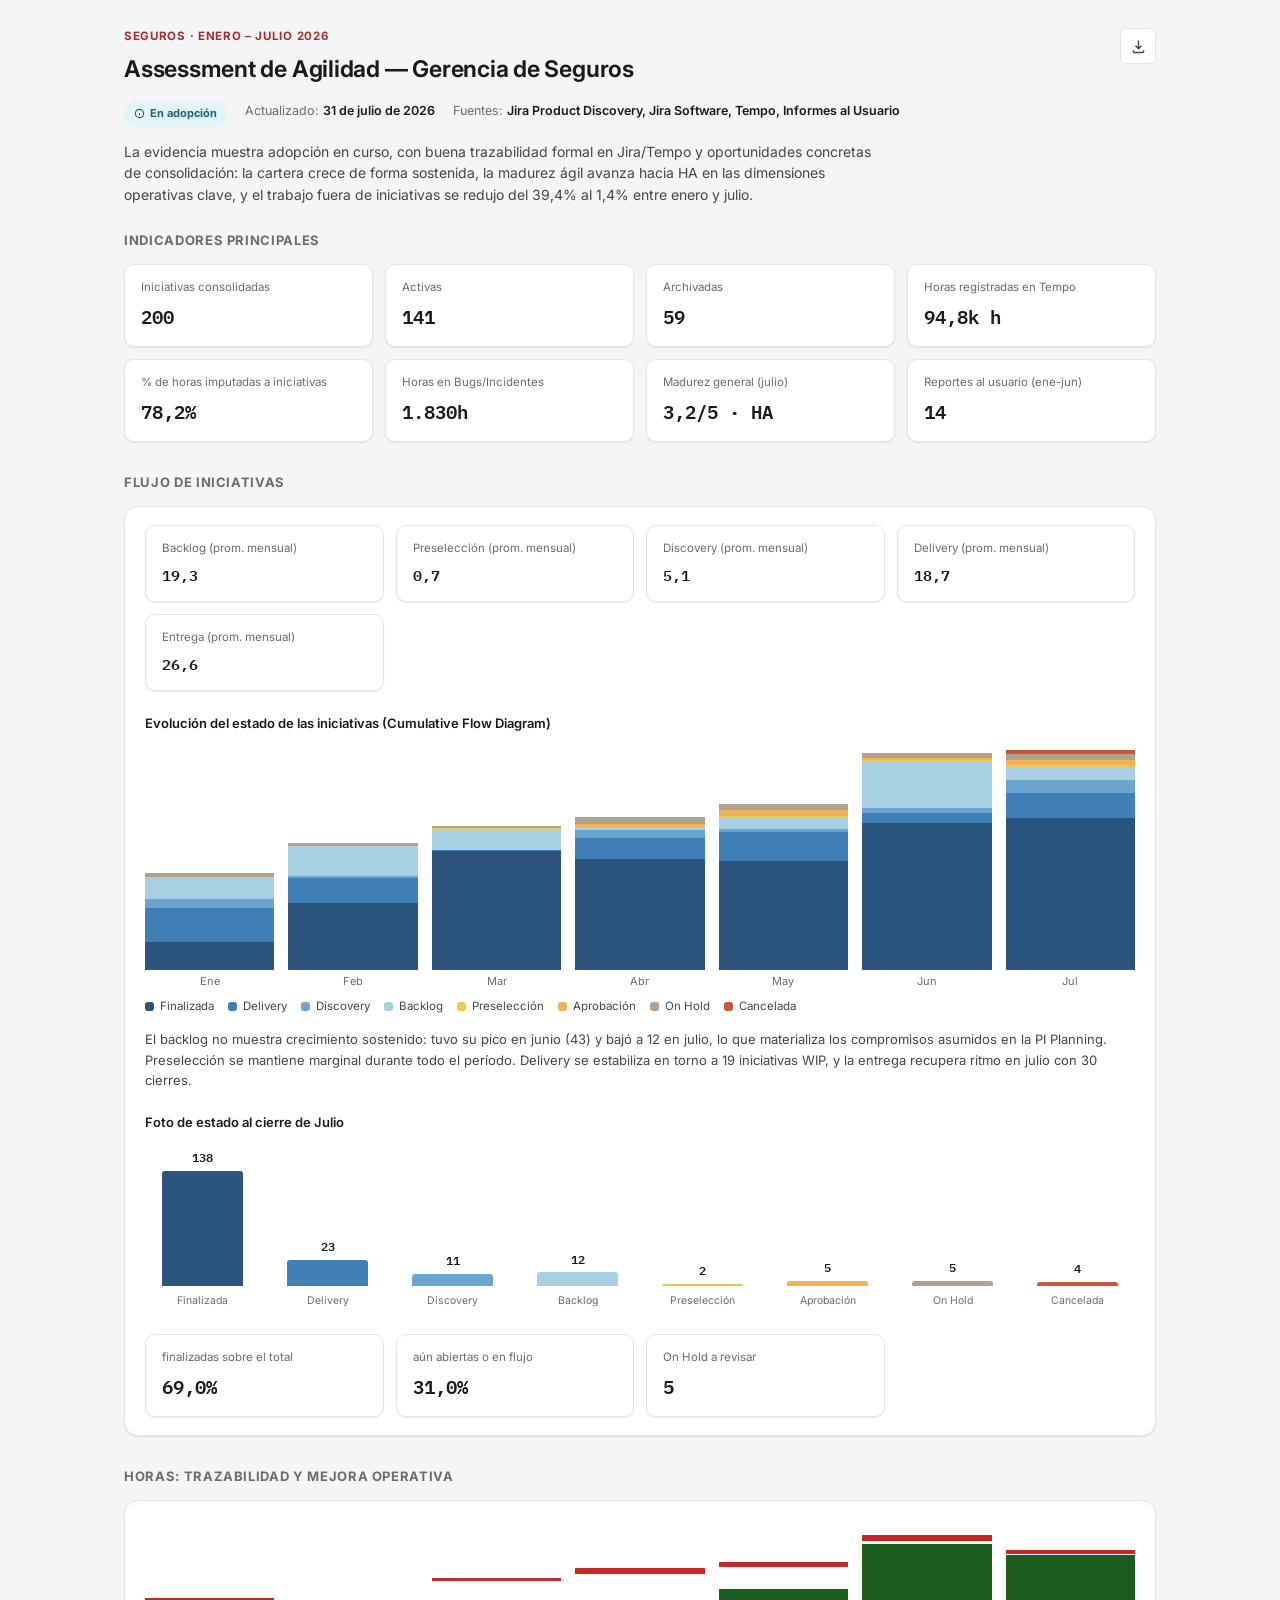
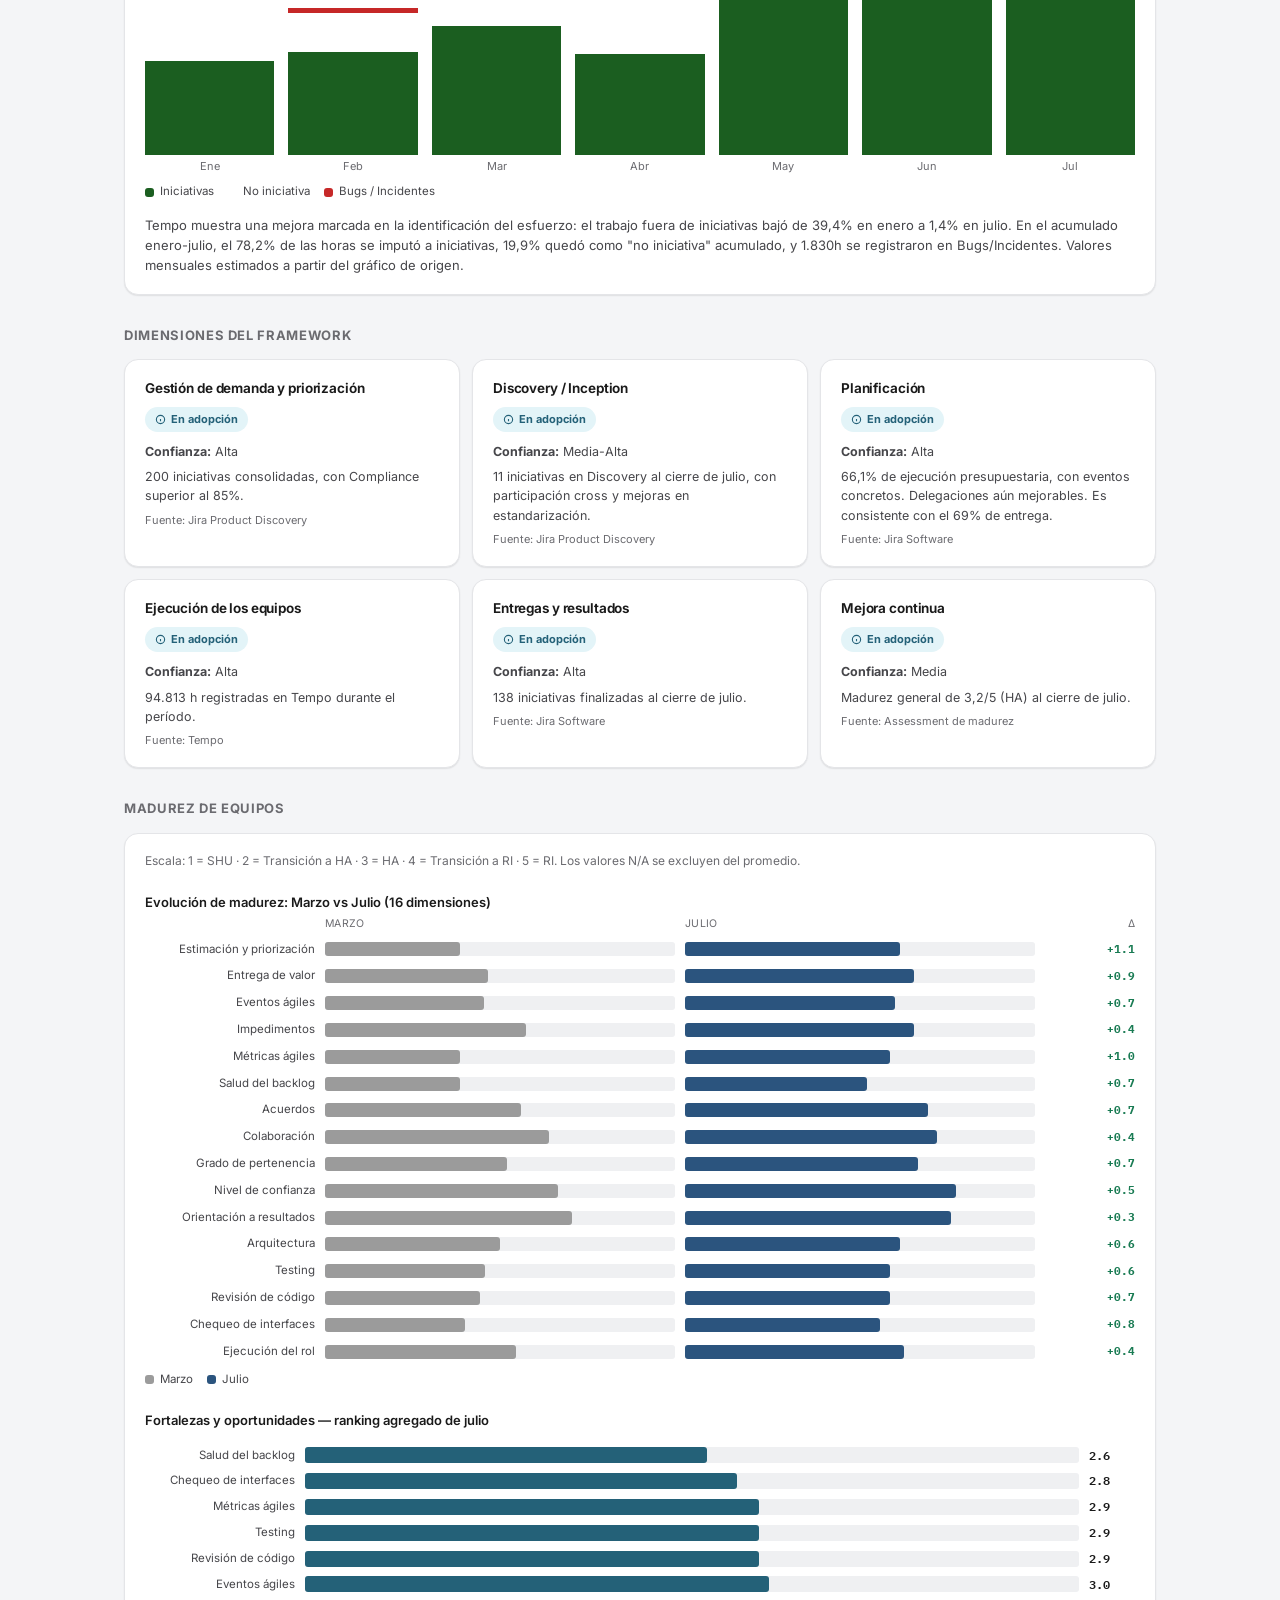
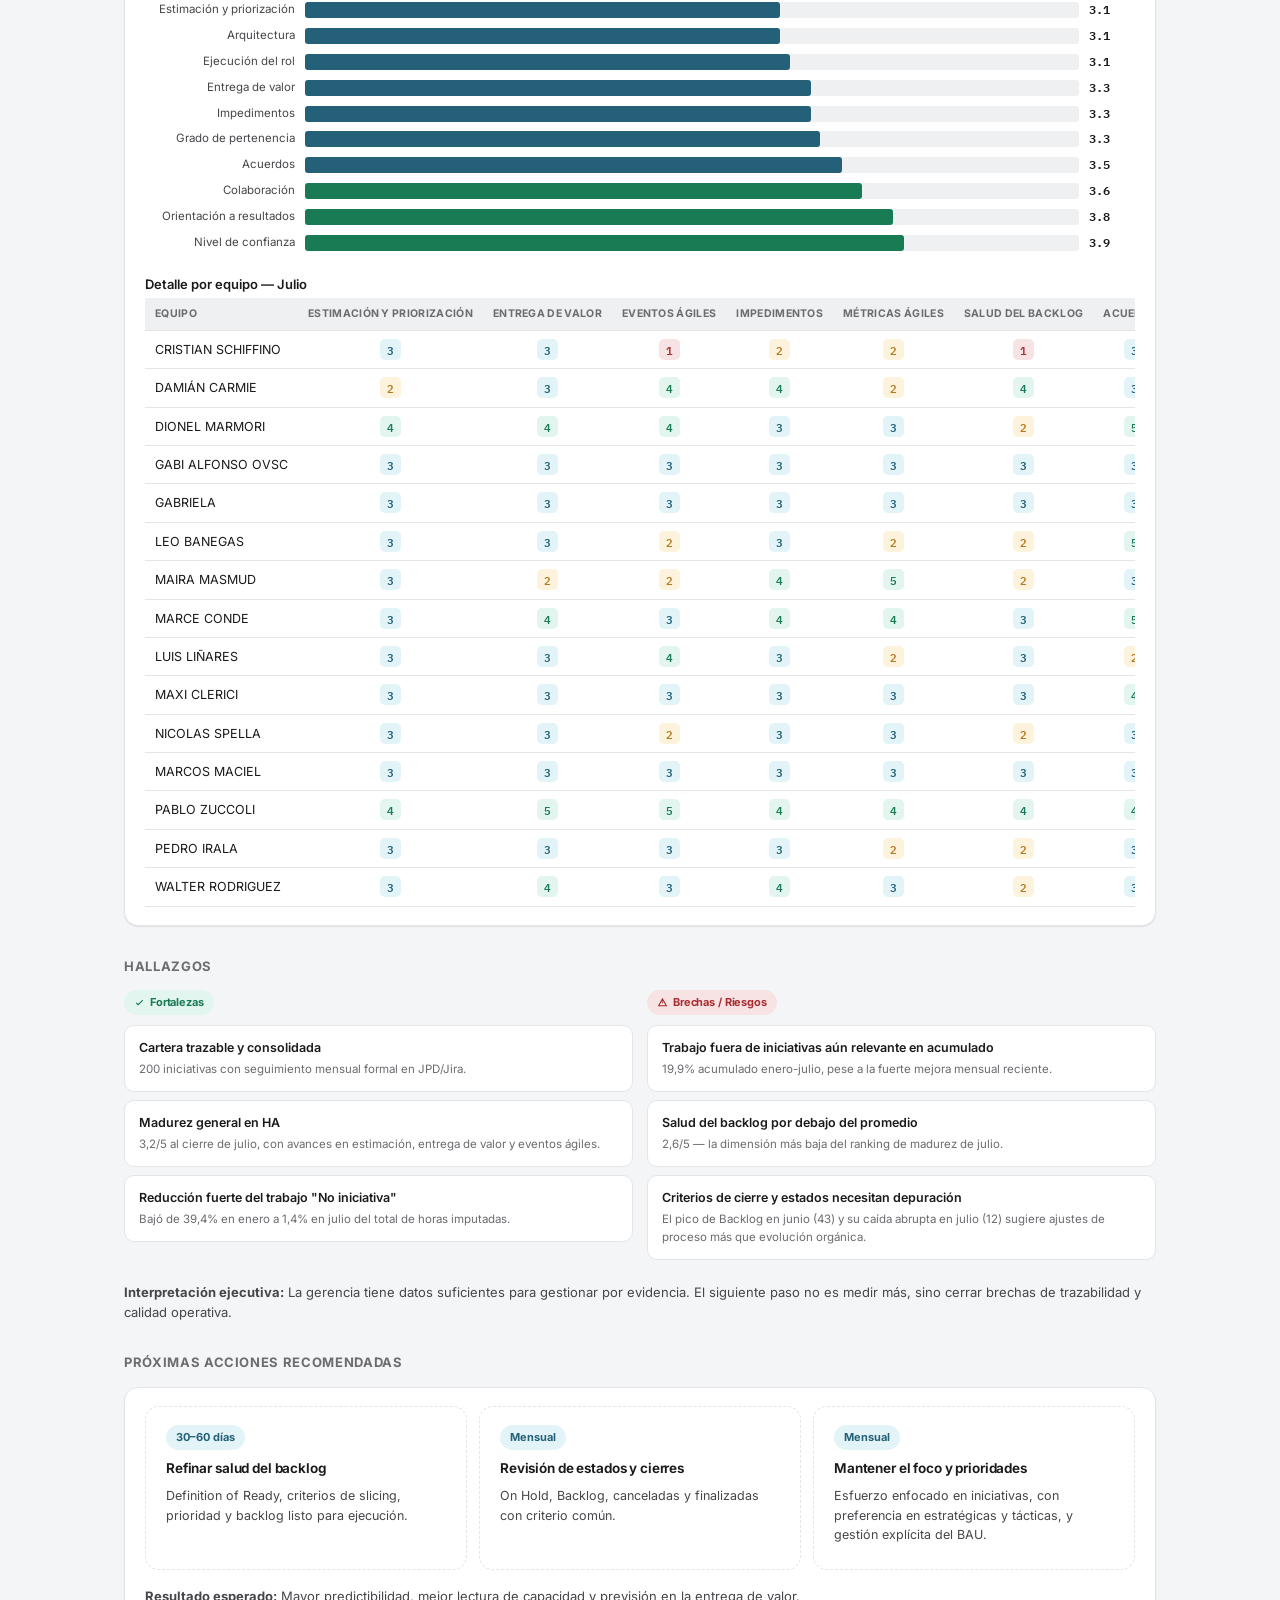
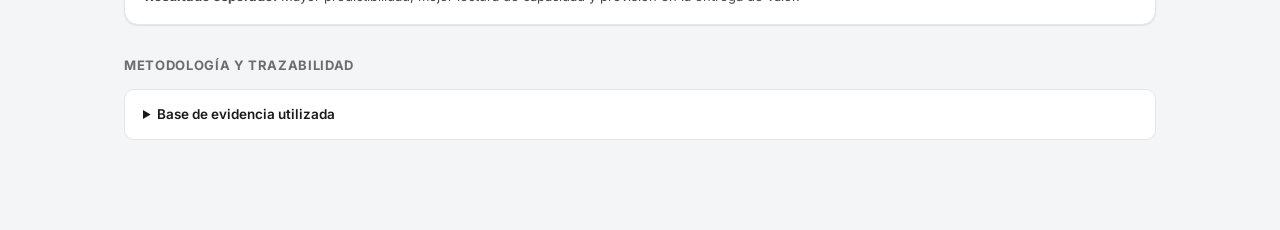
==== informes/assessment-seguros-2026.html @ b19ff09e "Agregar sección Informes + Assessment de Agilidad Seguros (H1 2026)" ====
<!DOCTYPE html>
<html lang="es">
<head>
<meta charset="UTF-8">
<meta name="viewport" content="width=device-width, initial-scale=1.0">
<title>Assessment de Agilidad — Gerencia de Seguros — Swiss Medical Group</title>
<link rel="preconnect" href="https://fonts.googleapis.com">
<link href="https://fonts.googleapis.com/css2?family=Inter:wght@400;500;600;650;700&family=IBM+Plex+Mono:wght@500;600&display=swap" rel="stylesheet">
<style>
/* ============================================================
   Assessment de Agilidad — Gerencia de Seguros
   Período: Enero – Julio 2026
   Fuente: Relevamiento JPD/Jira, Tempo, Assessment de madurez e
   Informes al Usuario, consolidado por SMG Seguros.
   ============================================================ */

:root {
  /* Estos son EXACTAMENTE los mismos tokens de color que usa el
     portal (styles.css). Si copiás este archivo para otro informe,
     no los cambies — así todos los informes se ven consistentes
     entre sí y con el portal, aunque cada uno sea un archivo aparte. */
  --ink: #1A1A1A;
  --ink-soft: #46464A;
  --bg: #F4F5F7;
  --surface: #FFFFFF;
  --surface-sunken: #EFF0F2;
  --border: #E4E5E8;
  --border-strong: #D2D3D7;

  --accent: #1C1C1E;
  --coral: #A82C30;
  --coral-soft: #F7E3E3;
  --green: #197B53;
  --green-soft: #E2F5EE;
  --blue: #246178;
  --blue-soft: #E3F4F8;
  --gray-status: #617086;
  --gray-status-soft: #DFE8F1;
  --yellow: #B7791F;
  --yellow-soft: #FDF3DC;
  --slate: #6B6B70;
  --slate-soft: #EDEDEF;

  --font-ui: "Inter", -apple-system, BlinkMacSystemFont, "Segoe UI", sans-serif;
  --font-mono: "IBM Plex Mono", "SFMono-Regular", Consolas, monospace;

  --radius-sm: 6px;
  --radius-md: 10px;
  --radius-lg: 14px;
  --shadow-sm: 0 1px 2px rgba(26,26,26,0.05), 0 1px 1px rgba(26,26,26,0.04);
  --shadow-md: 0 4px 12px rgba(26,26,26,0.07), 0 1px 3px rgba(26,26,26,0.05);
}

* { box-sizing: border-box; }
html, body {
  margin: 0; padding: 0;
  background: var(--bg);
  color: var(--ink);
  font-family: var(--font-ui);
  font-size: 14.5px;
  line-height: 1.55;
}
h1, h2, h3, h4 { margin: 0; font-weight: 650; letter-spacing: -0.01em; }
p { margin: 0; }
.wrap { max-width: 1080px; margin: 0 auto; padding: 28px 24px 60px; }

/* Header */
.report-header { margin-bottom: 24px; }
.report-header .eyebrow {
  font-size: 11.5px; font-weight: 700; letter-spacing: 0.06em; text-transform: uppercase;
  color: var(--coral); margin-bottom: 6px;
}
.report-header h1 { font-size: 23px; margin-bottom: 6px; }
.report-header .meta-row { display: flex; gap: 18px; flex-wrap: wrap; font-size: 12.5px; color: var(--slate); margin-top: 8px; }
.report-header .meta-row b { color: var(--ink); font-weight: 600; }

/* Sections */
.section { margin-bottom: 30px; }
.section-title {
  font-size: 13px; text-transform: uppercase; letter-spacing: 0.05em; color: var(--slate);
  font-weight: 700; margin-bottom: 14px;
}
.card {
  background: var(--surface); border: 1px solid var(--border); border-radius: var(--radius-lg);
  padding: 18px 20px; box-shadow: var(--shadow-sm);
}

/* KPI grid */
.kpi-grid { display: grid; grid-template-columns: repeat(4, 1fr); gap: 12px; }
@media (max-width: 800px) { .kpi-grid { grid-template-columns: repeat(2, 1fr); } }
.kpi-card { background: var(--surface); border: 1px solid var(--border); border-radius: var(--radius-md); padding: 14px 16px; box-shadow: var(--shadow-sm); }
.kpi-card .l { font-size: 11.5px; color: var(--slate); margin-bottom: 6px; }
.kpi-card .v { font-family: var(--font-mono); font-size: 19px; font-weight: 600; }

/* Status pill (usar SIEMPRE con texto, no solo color) */
.status-pill {
  display: inline-flex; align-items: center; gap: 5px;
  font-size: 11px; font-weight: 700; padding: 4px 10px; border-radius: 100px;
}
.status-pill.ok { background: var(--green-soft); color: var(--green); }
.status-pill.warn { background: var(--yellow-soft); color: var(--yellow); }
.status-pill.risk { background: var(--coral-soft); color: var(--coral); }
.status-pill.info { background: var(--blue-soft); color: var(--blue); }
.status-pill.neutral { background: var(--gray-status-soft); color: var(--gray-status); }
.status-pill svg { width: 11px; height: 11px; }

/* Flujo de iniciativas — Cumulative Flow Diagram: barras APILADAS por mes.
   Es correcto apilar acá porque cada mes es un reparto del total de la
   cartera por estado (las categorías son mutuamente excluyentes y suman
   el 100% de las iniciativas de ese mes). NO usar este patrón para series
   que no sean partes de un mismo total. */
.cfd-bars { display: flex; align-items: flex-end; gap: 14px; height: 220px; margin: 16px 0 6px; }
.cfd-col { flex: 1; display: flex; flex-direction: column-reverse; align-items: stretch; height: 100%; position: relative; }
.cfd-seg { width: 100%; }
.cfd-col .month-label { position: absolute; bottom: -20px; left: 0; right: 0; text-align: center; font-size: 11px; color: var(--slate); }
.chart-legend { display: flex; gap: 14px; margin-top: 28px; flex-wrap: wrap; font-size: 11.5px; color: var(--ink-soft); }
.chart-legend span { display: inline-flex; align-items: center; gap: 6px; }
.chart-legend .dot { width: 9px; height: 9px; border-radius: 3px; flex-shrink: 0; }

/* Ranking simple — UNA sola serie, una foto puntual (ej. estado al cierre
   de un mes). NO apilar: cada barra es independiente, se comparan entre sí. */
.rank-bars { display: flex; align-items: flex-end; gap: 10px; height: 160px; margin: 16px 0 26px; }
.rank-col { flex: 1; display: flex; flex-direction: column; align-items: center; height: 100%; justify-content: flex-end; }
.rank-col .rank-value { font-family: var(--font-mono); font-size: 12px; font-weight: 600; margin-bottom: 4px; }
.rank-col .rank-bar { width: 70%; border-radius: 3px 3px 0 0; }
.rank-col .rank-label { font-size: 10.5px; color: var(--slate); margin-top: 8px; text-align: center; line-height: 1.3; }

/* Comparación agrupada — DOS series lado a lado por categoría (ej. Marzo
   vs Julio). NO apilar: no son partes de un total, son dos mediciones a
   comparar una junto a la otra. */
.grouped-bars { display: flex; align-items: flex-end; gap: 18px; height: 160px; margin: 16px 0 26px; }
.grouped-col { flex: 1; display: flex; align-items: flex-end; justify-content: center; gap: 4px; height: 100%; position: relative; }
.grouped-col .bar-pair { display: flex; align-items: flex-end; gap: 3px; height: 100%; }
.grouped-col .bar-pair .gbar { width: 16px; border-radius: 2px 2px 0 0; position: relative; }
.grouped-col .gbar .gval { position: absolute; top: -16px; left: 0; right: 0; text-align: center; font-size: 10px; font-family: var(--font-mono); color: var(--ink-soft); }
.grouped-col .cat-label { position: absolute; bottom: -34px; left: -20px; right: -20px; text-align: center; font-size: 10.5px; color: var(--slate); line-height: 1.25; }

/* Ranking horizontal — buena opción cuando hay muchas categorías y los
   nombres son largos (no entran como eje X vertical). */
.hrank-list { display: flex; flex-direction: column; gap: 8px; margin: 16px 0 4px; }
.hrank-row { display: grid; grid-template-columns: 150px 1fr 46px; align-items: center; gap: 10px; }
.hrank-row .hrank-label { font-size: 11.5px; color: var(--ink-soft); text-align: right; }
.hrank-row .hrank-track { background: var(--surface-sunken); border-radius: 3px; height: 16px; position: relative; }
.hrank-row .hrank-fill { height: 100%; border-radius: 3px; }
.hrank-row .hrank-value { font-family: var(--font-mono); font-size: 11.5px; font-weight: 600; }

/* Comparación horizontal con DOS barras por fila — mejor que barras
   agrupadas verticales cuando hay muchas categorías (16 en este caso). */
.hcompare-row { display: grid; grid-template-columns: 170px 1fr 1fr 90px; align-items: center; gap: 10px; margin-bottom: 9px; }
.hcompare-row .hc-label { font-size: 11.5px; color: var(--ink-soft); text-align: right; }
.hcompare-row .hc-track { background: var(--surface-sunken); border-radius: 3px; height: 14px; position: relative; }
.hcompare-row .hc-fill { height: 100%; border-radius: 3px; }
.hcompare-row .hc-delta { font-family: var(--font-mono); font-size: 11px; font-weight: 700; text-align: right; }
.hcompare-head { display: grid; grid-template-columns: 170px 1fr 1fr 90px; gap: 10px; margin-bottom: 8px; font-size: 10.5px; color: var(--slate); text-transform: uppercase; letter-spacing: 0.03em; }

/* Fuentes de evidencia (metodología) */
.fuentes-grid { display: grid; grid-template-columns: repeat(4, 1fr); gap: 10px; margin-top: 12px; }
@media (max-width: 800px) { .fuentes-grid { grid-template-columns: repeat(2, 1fr); } }
.fuente-card-box { background: var(--surface-sunken); border-radius: var(--radius-md); padding: 12px 14px; }
.fuente-card-box .ft-title { font-size: 12.5px; font-weight: 700; margin-bottom: 6px; }
.fuente-card-box .ft-item { font-size: 11.5px; color: var(--ink-soft); line-height: 1.5; }
.chart-analysis { margin-top: 14px; font-size: 13px; color: var(--ink-soft); }
.chart-subtitle { font-size: 13px; font-weight: 600; color: var(--ink); margin: 22px 0 4px; }
.chart-subtitle:first-child { margin-top: 0; }

/* Dimensiones del framework */
.dims-grid { display: grid; grid-template-columns: repeat(3, 1fr); gap: 12px; }
@media (max-width: 900px) { .dims-grid { grid-template-columns: repeat(2, 1fr); } }
@media (max-width: 620px) { .dims-grid { grid-template-columns: 1fr; } }
.dim-card h4 { font-size: 13.5px; margin-bottom: 8px; }
.dim-card .dim-meta { display: flex; gap: 8px; flex-wrap: wrap; margin-bottom: 10px; }
.dim-card .dim-evidencia { font-size: 12.5px; color: var(--ink-soft); margin-bottom: 6px; }
.dim-card .dim-fuente { font-size: 11px; color: var(--slate); }

/* Madurez de equipos */
.madurez-legend { font-size: 12px; color: var(--slate); margin-bottom: 12px; }
.madurez-table-wrap { overflow-x: auto; }
table.madurez { width: 100%; border-collapse: collapse; font-size: 12.5px; }
table.madurez th, table.madurez td { padding: 8px 10px; border-bottom: 1px solid var(--border); text-align: left; white-space: nowrap; }
table.madurez th { font-size: 10.5px; text-transform: uppercase; letter-spacing: 0.03em; color: var(--slate); background: var(--surface-sunken); }
table.madurez td.num { font-family: var(--font-mono); text-align: center; }
.nivel-badge { display: inline-block; padding: 2px 7px; border-radius: 5px; font-size: 11px; font-weight: 600; }

/* Hallazgos */
.hallazgos-grid { display: grid; grid-template-columns: repeat(3, 1fr); gap: 14px; }
@media (max-width: 900px) { .hallazgos-grid { grid-template-columns: 1fr; } }
.hallazgo-col h4 { font-size: 13px; margin-bottom: 10px; display: flex; align-items: center; gap: 6px; }
.hallazgo-item { background: var(--surface); border: 1px solid var(--border); border-radius: var(--radius-md); padding: 12px 14px; margin-bottom: 8px; font-size: 12.5px; }
.hallazgo-item .titulo { font-weight: 600; margin-bottom: 4px; }
.hallazgo-item .evidencia { color: var(--slate); font-size: 11.5px; }
.hallazgo-item .accion-meta { margin-top: 6px; font-size: 11px; color: var(--blue); font-weight: 600; }

/* Metodología (panel colapsable nativo, sin JS) */
details.metodologia { background: var(--surface); border: 1px solid var(--border); border-radius: var(--radius-md); padding: 14px 18px; }
details.metodologia summary { cursor: pointer; font-weight: 600; font-size: 13.5px; }
details.metodologia .fuentes { margin-top: 12px; display: flex; flex-wrap: wrap; gap: 8px; }
details.metodologia .fuente-chip { font-size: 11.5px; background: var(--slate-soft); color: var(--ink-soft); padding: 4px 10px; border-radius: 100px; }
details.metodologia p { font-size: 12.5px; color: var(--ink-soft); margin-top: 10px; }

/* Botón de descarga — mismo estilo que el botón principal del portal */
.report-header-row { display: flex; justify-content: space-between; align-items: flex-start; gap: 16px; }
.download-btn {
  display: flex; align-items: center; justify-content: center;
  width: 36px; height: 36px; flex-shrink: 0;
  border-radius: var(--radius-sm);
  border: 1px solid var(--border);
  background: var(--surface);
  color: var(--ink-soft);
  cursor: pointer;
  transition: background 0.12s ease, border-color 0.12s ease, color 0.12s ease;
}
.download-btn:hover { background: var(--surface-sunken); border-color: var(--border-strong); color: var(--ink); }
.download-btn svg { width: 17px; height: 17px; }

@media print {
  .download-btn { display: none !important; }
  * { -webkit-print-color-adjust: exact !important; print-color-adjust: exact !important; color-adjust: exact !important; }
  @page { margin: 14mm 12mm; }
  .card, .kpi-card, .dim-card, .hallazgo-item { break-inside: avoid; }
}
</style>
</head>
<body>
<div class="wrap" id="app"></div>

<script>
// ============================================================
// DATA — todo el contenido variable va acá. [Reemplazar] por
// datos reales. Nada de esto debería vivir hardcodeado dentro
// de las funciones de render de más abajo.
// ============================================================
const DATA = {
  "meta": {
    "titulo": "Assessment de Agilidad — Gerencia de Seguros",
    "gerencia": "Seguros",
    "periodo": "Enero – Julio 2026",
    "estadoGeneral": {
      "label": "En adopción",
      "tipo": "info"
    },
    "fechaActualizacion": "2026-07-31",
    "sintesis": "La evidencia muestra adopción en curso, con buena trazabilidad formal en Jira/Tempo y oportunidades concretas de consolidación: la cartera crece de forma sostenida, la madurez ágil avanza hacia HA en las dimensiones operativas clave, y el trabajo fuera de iniciativas se redujo del 39,4% al 1,4% entre enero y julio.",
    "fuentes": [
      "Jira Product Discovery",
      "Jira Software",
      "Tempo",
      "Informes al Usuario"
    ]
  },
  "kpis": [
    {
      "label": "Iniciativas consolidadas",
      "value": "200"
    },
    {
      "label": "Activas",
      "value": "141"
    },
    {
      "label": "Archivadas",
      "value": "59"
    },
    {
      "label": "Horas registradas en Tempo",
      "value": "94,8k h"
    },
    {
      "label": "% de horas imputadas a iniciativas",
      "value": "78,2%"
    },
    {
      "label": "Horas en Bugs/Incidentes",
      "value": "1.830h"
    },
    {
      "label": "Madurez general (julio)",
      "value": "3,2/5 · HA"
    },
    {
      "label": "Reportes al usuario (ene-jun)",
      "value": "14"
    }
  ],
  "flujo": {
    "capacidades": [
      {
        "label": "Backlog (prom. mensual)",
        "value": "19,3"
      },
      {
        "label": "Preselección (prom. mensual)",
        "value": "0,7"
      },
      {
        "label": "Discovery (prom. mensual)",
        "value": "5,1"
      },
      {
        "label": "Delivery (prom. mensual)",
        "value": "18,7"
      },
      {
        "label": "Entrega (prom. mensual)",
        "value": "26,6"
      }
    ],
    "estadosColores": {
      "finalizada": "#2B547E",
      "delivery": "#3F7FB5",
      "discovery": "#6AA4CF",
      "backlog": "#A8D0E3",
      "preseleccion": "#F2C744",
      "aprobacion": "#F0B35A",
      "onhold": "#B3A08F",
      "cancelada": "#C9573E"
    },
    "estadosLabels": {
      "finalizada": "Finalizada",
      "delivery": "Delivery",
      "discovery": "Discovery",
      "backlog": "Backlog",
      "preseleccion": "Preselección",
      "aprobacion": "Aprobación",
      "onhold": "On Hold",
      "cancelada": "Cancelada"
    },
    "meses": [
      {
        "mes": "Ene",
        "finalizada": 25,
        "delivery": 31,
        "discovery": 8,
        "backlog": 20,
        "preseleccion": 0,
        "aprobacion": 0,
        "onhold": 4,
        "cancelada": 0
      },
      {
        "mes": "Feb",
        "finalizada": 61,
        "delivery": 22,
        "discovery": 2,
        "backlog": 27,
        "preseleccion": 0,
        "aprobacion": 0,
        "onhold": 3,
        "cancelada": 0
      },
      {
        "mes": "Mar",
        "finalizada": 108,
        "delivery": 1,
        "discovery": 0,
        "backlog": 19,
        "preseleccion": 1,
        "aprobacion": 0,
        "onhold": 2,
        "cancelada": 0
      },
      {
        "mes": "Abr",
        "finalizada": 101,
        "delivery": 19,
        "discovery": 7,
        "backlog": 3,
        "preseleccion": 0,
        "aprobacion": 2,
        "onhold": 7,
        "cancelada": 0
      },
      {
        "mes": "May",
        "finalizada": 99,
        "delivery": 26,
        "discovery": 3,
        "backlog": 11,
        "preseleccion": 1,
        "aprobacion": 5,
        "onhold": 6,
        "cancelada": 0
      },
      {
        "mes": "Jun",
        "finalizada": 133,
        "delivery": 9,
        "discovery": 5,
        "backlog": 43,
        "preseleccion": 1,
        "aprobacion": 1,
        "onhold": 5,
        "cancelada": 0
      },
      {
        "mes": "Jul",
        "finalizada": 138,
        "delivery": 23,
        "discovery": 11,
        "backlog": 12,
        "preseleccion": 2,
        "aprobacion": 5,
        "onhold": 5,
        "cancelada": 4
      }
    ],
    "analisis": "El backlog no muestra crecimiento sostenido: tuvo su pico en junio (43) y bajó a 12 en julio, lo que materializa los compromisos asumidos en la PI Planning. Preselección se mantiene marginal durante todo el período. Delivery se estabiliza en torno a 19 iniciativas WIP, y la entrega recupera ritmo en julio con 30 cierres."
  },
  "fotoCierre": {
    "mes": "Julio",
    "items": [
      {
        "label": "Finalizada",
        "value": 138,
        "color": "#2B547E"
      },
      {
        "label": "Delivery",
        "value": 23,
        "color": "#3F7FB5"
      },
      {
        "label": "Discovery",
        "value": 11,
        "color": "#6AA4CF"
      },
      {
        "label": "Backlog",
        "value": 12,
        "color": "#A8D0E3"
      },
      {
        "label": "Preselección",
        "value": 2,
        "color": "#F2C744"
      },
      {
        "label": "Aprobación",
        "value": 5,
        "color": "#F0B35A"
      },
      {
        "label": "On Hold",
        "value": 5,
        "color": "#B3A08F"
      },
      {
        "label": "Cancelada",
        "value": 4,
        "color": "#C9573E"
      }
    ],
    "resumen": [
      {
        "label": "finalizadas sobre el total",
        "value": "69,0%"
      },
      {
        "label": "aún abiertas o en flujo",
        "value": "31,0%"
      },
      {
        "label": "On Hold a revisar",
        "value": "5"
      }
    ]
  },
  "horas": {
    "analisis": "Tempo muestra una mejora marcada en la identificación del esfuerzo: el trabajo fuera de iniciativas bajó de 39,4% en enero a 1,4% en julio. En el acumulado enero-julio, el 78,2% de las horas se imputó a iniciativas, 19,9% quedó como \"no iniciativa\" acumulado, y 1.830h se registraron en Bugs/Incidentes. Valores mensuales estimados a partir del gráfico de origen.",
    "colores": {
      "iniciativas": "#1B5E20",
      "nolniciativa": "#F9A825",
      "bugs": "#C62828"
    },
    "meses": [
      {
        "mes": "Ene",
        "iniciativas": 6950,
        "noiniciativa": 4460,
        "bugs": 150
      },
      {
        "mes": "Feb",
        "iniciativas": 7650,
        "noiniciativa": 2850,
        "bugs": 350
      },
      {
        "mes": "Mar",
        "iniciativas": 9500,
        "noiniciativa": 3350,
        "bugs": 200
      },
      {
        "mes": "Abr",
        "iniciativas": 7450,
        "noiniciativa": 5900,
        "bugs": 450
      },
      {
        "mes": "May",
        "iniciativas": 12250,
        "noiniciativa": 1650,
        "bugs": 350
      },
      {
        "mes": "Jun",
        "iniciativas": 15550,
        "noiniciativa": 250,
        "bugs": 400
      },
      {
        "mes": "Jul",
        "iniciativas": 14750,
        "noiniciativa": 100,
        "bugs": 250
      }
    ]
  },
  "madurezComparacion": [
    {
      "label": "Estimación y priorización",
      "a": 1.93,
      "b": 3.07
    },
    {
      "label": "Entrega de valor",
      "a": 2.33,
      "b": 3.27
    },
    {
      "label": "Eventos ágiles",
      "a": 2.27,
      "b": 3.0
    },
    {
      "label": "Impedimentos",
      "a": 2.87,
      "b": 3.27
    },
    {
      "label": "Métricas ágiles",
      "a": 1.93,
      "b": 2.93
    },
    {
      "label": "Salud del backlog",
      "a": 1.93,
      "b": 2.6
    },
    {
      "label": "Acuerdos",
      "a": 2.8,
      "b": 3.47
    },
    {
      "label": "Colaboración",
      "a": 3.2,
      "b": 3.6
    },
    {
      "label": "Grado de pertenencia",
      "a": 2.6,
      "b": 3.33
    },
    {
      "label": "Nivel de confianza",
      "a": 3.33,
      "b": 3.87
    },
    {
      "label": "Orientación a resultados",
      "a": 3.53,
      "b": 3.8
    },
    {
      "label": "Arquitectura",
      "a": 2.5,
      "b": 3.07
    },
    {
      "label": "Testing",
      "a": 2.29,
      "b": 2.93
    },
    {
      "label": "Revisión de código",
      "a": 2.21,
      "b": 2.93
    },
    {
      "label": "Chequeo de interfaces",
      "a": 2.0,
      "b": 2.79
    },
    {
      "label": "Ejecución del rol",
      "a": 2.73,
      "b": 3.13
    }
  ],
  "madurezRanking": [
    {
      "label": "Salud del backlog",
      "value": 2.6
    },
    {
      "label": "Chequeo de interfaces",
      "value": 2.79
    },
    {
      "label": "Métricas ágiles",
      "value": 2.93
    },
    {
      "label": "Testing",
      "value": 2.93
    },
    {
      "label": "Revisión de código",
      "value": 2.93
    },
    {
      "label": "Eventos ágiles",
      "value": 3.0
    },
    {
      "label": "Estimación y priorización",
      "value": 3.07
    },
    {
      "label": "Arquitectura",
      "value": 3.07
    },
    {
      "label": "Ejecución del rol",
      "value": 3.13
    },
    {
      "label": "Entrega de valor",
      "value": 3.27
    },
    {
      "label": "Impedimentos",
      "value": 3.27
    },
    {
      "label": "Grado de pertenencia",
      "value": 3.33
    },
    {
      "label": "Acuerdos",
      "value": 3.47
    },
    {
      "label": "Colaboración",
      "value": 3.6
    },
    {
      "label": "Orientación a resultados",
      "value": 3.8
    },
    {
      "label": "Nivel de confianza",
      "value": 3.87
    }
  ],
  "madurezNiveles": {
    "1": "SHU",
    "2": "Transición a HA",
    "3": "HA",
    "4": "Transición a RI",
    "5": "RI"
  },
  "madurezPracticas": [
    "Estimación y priorización",
    "Entrega de valor",
    "Eventos ágiles",
    "Impedimentos",
    "Métricas ágiles",
    "Salud del backlog",
    "Acuerdos",
    "Colaboración",
    "Grado de pertenencia",
    "Nivel de confianza",
    "Orientación a resultados",
    "Arquitectura",
    "Testing",
    "Revisión de código",
    "Chequeo de interfaces",
    "Ejecución del rol"
  ],
  "madurezEquipos": [
    {
      "equipo": "CRISTIAN SCHIFFINO",
      "valores": [
        3.0,
        3.0,
        1.0,
        2.0,
        2.0,
        1.0,
        3.0,
        3.0,
        3.0,
        2.0,
        3.0,
        3.0,
        2.0,
        3.0,
        3.0,
        3.0
      ]
    },
    {
      "equipo": "DAMIÁN CARMIE",
      "valores": [
        2.0,
        3.0,
        4.0,
        4.0,
        2.0,
        4.0,
        3.0,
        5.0,
        4.0,
        4.0,
        5.0,
        2.0,
        3.0,
        4.0,
        3.0,
        3.0
      ]
    },
    {
      "equipo": "DIONEL MARMORI",
      "valores": [
        4.0,
        4.0,
        4.0,
        3.0,
        3.0,
        2.0,
        5.0,
        4.0,
        3.0,
        5.0,
        4.0,
        3.0,
        3.0,
        3.0,
        3.0,
        4.0
      ]
    },
    {
      "equipo": "GABI ALFONSO OVSC",
      "valores": [
        3.0,
        3.0,
        3.0,
        3.0,
        3.0,
        3.0,
        3.0,
        3.0,
        3.0,
        3.0,
        4.0,
        3.0,
        3.0,
        2.0,
        2.0,
        3.0
      ]
    },
    {
      "equipo": "GABRIELA",
      "valores": [
        3.0,
        3.0,
        3.0,
        3.0,
        3.0,
        3.0,
        3.0,
        3.0,
        3.0,
        3.0,
        3.0,
        2.0,
        2.0,
        2.0,
        2.0,
        3.0
      ]
    },
    {
      "equipo": "LEO BANEGAS",
      "valores": [
        3.0,
        3.0,
        2.0,
        3.0,
        2.0,
        2.0,
        5.0,
        5.0,
        3.0,
        4.0,
        4.0,
        4.0,
        3.0,
        3.0,
        3.0,
        3.0
      ]
    },
    {
      "equipo": "MAIRA MASMUD",
      "valores": [
        3.0,
        2.0,
        2.0,
        4.0,
        5.0,
        2.0,
        3.0,
        2.0,
        4.0,
        5.0,
        4.0,
        4.0,
        4.0,
        3.0,
        2.0,
        3.0
      ]
    },
    {
      "equipo": "MARCE CONDE",
      "valores": [
        3.0,
        4.0,
        3.0,
        4.0,
        4.0,
        3.0,
        5.0,
        4.0,
        4.0,
        5.0,
        4.0,
        null,
        null,
        null,
        null,
        3.0
      ]
    },
    {
      "equipo": "LUIS LIÑARES",
      "valores": [
        3.0,
        3.0,
        4.0,
        3.0,
        2.0,
        3.0,
        2.0,
        3.0,
        3.0,
        4.0,
        5.0,
        3.0,
        3.0,
        3.0,
        3.0,
        3.0
      ]
    },
    {
      "equipo": "MAXI CLERICI",
      "valores": [
        3.0,
        3.0,
        3.0,
        3.0,
        3.0,
        3.0,
        4.0,
        4.0,
        4.0,
        4.0,
        4.0,
        3.0,
        3.0,
        3.0,
        3.0,
        3.0
      ]
    },
    {
      "equipo": "NICOLAS SPELLA",
      "valores": [
        3.0,
        3.0,
        2.0,
        3.0,
        3.0,
        2.0,
        3.0,
        3.0,
        3.0,
        3.0,
        3.0,
        3.0,
        3.0,
        3.0,
        3.0,
        3.0
      ]
    },
    {
      "equipo": "MARCOS MACIEL",
      "valores": [
        3.0,
        3.0,
        3.0,
        3.0,
        3.0,
        3.0,
        3.0,
        4.0,
        3.0,
        3.0,
        3.0,
        3.0,
        3.0,
        3.0,
        3.0,
        3.0
      ]
    },
    {
      "equipo": "PABLO ZUCCOLI",
      "valores": [
        4.0,
        5.0,
        5.0,
        4.0,
        4.0,
        4.0,
        4.0,
        4.0,
        3.0,
        5.0,
        4.0,
        3.0,
        3.0,
        3.0,
        3.0,
        4.0
      ]
    },
    {
      "equipo": "PEDRO IRALA",
      "valores": [
        3.0,
        3.0,
        3.0,
        3.0,
        2.0,
        2.0,
        3.0,
        3.0,
        3.0,
        3.0,
        3.0,
        3.0,
        3.0,
        3.0,
        3.0,
        3.0
      ]
    },
    {
      "equipo": "WALTER RODRIGUEZ",
      "valores": [
        3.0,
        4.0,
        3.0,
        4.0,
        3.0,
        2.0,
        3.0,
        4.0,
        4.0,
        5.0,
        4.0,
        4.0,
        3.0,
        3.0,
        3.0,
        3.0
      ]
    }
  ],
  "dimensiones": [
    {
      "nombre": "Gestión de demanda y priorización",
      "estado": "En adopción",
      "tipo": "info",
      "confianza": "Alta",
      "evidencia": "200 iniciativas consolidadas, con Compliance superior al 85%.",
      "fuente": "Jira Product Discovery"
    },
    {
      "nombre": "Discovery / Inception",
      "estado": "En adopción",
      "tipo": "info",
      "confianza": "Media-Alta",
      "evidencia": "11 iniciativas en Discovery al cierre de julio, con participación cross y mejoras en estandarización.",
      "fuente": "Jira Product Discovery"
    },
    {
      "nombre": "Planificación",
      "estado": "En adopción",
      "tipo": "info",
      "confianza": "Alta",
      "evidencia": "66,1% de ejecución presupuestaria, con eventos concretos. Delegaciones aún mejorables. Es consistente con el 69% de entrega.",
      "fuente": "Jira Software"
    },
    {
      "nombre": "Ejecución de los equipos",
      "estado": "En adopción",
      "tipo": "info",
      "confianza": "Alta",
      "evidencia": "94.813 h registradas en Tempo durante el período.",
      "fuente": "Tempo"
    },
    {
      "nombre": "Entregas y resultados",
      "estado": "En adopción",
      "tipo": "info",
      "confianza": "Alta",
      "evidencia": "138 iniciativas finalizadas al cierre de julio.",
      "fuente": "Jira Software"
    },
    {
      "nombre": "Mejora continua",
      "estado": "En adopción",
      "tipo": "info",
      "confianza": "Media",
      "evidencia": "Madurez general de 3,2/5 (HA) al cierre de julio.",
      "fuente": "Assessment de madurez"
    }
  ],
  "hallazgos": {
    "fortalezas": [
      {
        "titulo": "Cartera trazable y consolidada",
        "evidencia": "200 iniciativas con seguimiento mensual formal en JPD/Jira."
      },
      {
        "titulo": "Madurez general en HA",
        "evidencia": "3,2/5 al cierre de julio, con avances en estimación, entrega de valor y eventos ágiles."
      },
      {
        "titulo": "Reducción fuerte del trabajo \"No iniciativa\"",
        "evidencia": "Bajó de 39,4% en enero a 1,4% en julio del total de horas imputadas."
      }
    ],
    "riesgos": [
      {
        "titulo": "Trabajo fuera de iniciativas aún relevante en acumulado",
        "evidencia": "19,9% acumulado enero-julio, pese a la fuerte mejora mensual reciente."
      },
      {
        "titulo": "Salud del backlog por debajo del promedio",
        "evidencia": "2,6/5 — la dimensión más baja del ranking de madurez de julio."
      },
      {
        "titulo": "Criterios de cierre y estados necesitan depuración",
        "evidencia": "El pico de Backlog en junio (43) y su caída abrupta en julio (12) sugiere ajustes de proceso más que evolución orgánica."
      }
    ],
    "interpretacion": "La gerencia tiene datos suficientes para gestionar por evidencia. El siguiente paso no es medir más, sino cerrar brechas de trazabilidad y calidad operativa."
  },
  "acciones": {
    "items": [
      {
        "titulo": "Refinar salud del backlog",
        "descripcion": "Definition of Ready, criterios de slicing, prioridad y backlog listo para ejecución.",
        "plazo": "30–60 días"
      },
      {
        "titulo": "Revisión de estados y cierres",
        "descripcion": "On Hold, Backlog, canceladas y finalizadas con criterio común.",
        "plazo": "Mensual"
      },
      {
        "titulo": "Mantener el foco y prioridades",
        "descripcion": "Esfuerzo enfocado en iniciativas, con preferencia en estratégicas y tácticas, y gestión explícita del BAU.",
        "plazo": "Mensual"
      }
    ],
    "resultadoEsperado": "Mayor predictibilidad, mejor lectura de capacidad y previsión en la entrega de valor."
  },
  "metodologia": {
    "resumen": "Los resultados se sustentan con datos duros de Jira/JPD y Tempo, y se califican con criterio del agilista en las dimensiones que lo requieren. La falta de dato no se interpreta como falta de adopción: se explicita como limitación. El informe separa operación, horas y madurez para evitar lecturas mezcladas.",
    "fuentesDetalle": [
      {
        "titulo": "JPD / Jira",
        "items": [
          "200 iniciativas",
          "Estados mensuales",
          "PM · Nivel · Plan Anual"
        ]
      },
      {
        "titulo": "Tempo",
        "items": [
          "Presupuesto y ejecución",
          "Histórico mensual",
          "94.813 h"
        ]
      },
      {
        "titulo": "Assessment",
        "items": [
          "15 equipos",
          "Marzo vs Julio",
          "16 dimensiones",
          "Estado SHU–HA–RI"
        ]
      },
      {
        "titulo": "Informes al Usuario",
        "items": [
          "14 reportes, enero a junio",
          "Negocios: Patrimonial, VIDA y ART",
          "Foco en OKRs"
        ]
      }
    ]
  }
};

// ============================================================
// RENDER — funciones que arman el HTML a partir de DATA.
// No debería hacer falta tocar nada de acá al completar un
// informe nuevo; alcanza con editar el objeto DATA de arriba.
// ============================================================

function el(html) {
  const t = document.createElement("template");
  t.innerHTML = html.trim();
  return t.content.firstElementChild;
}

function statusPillIcon(tipo) {
  const icons = {
    ok: '<svg viewBox="0 0 20 20" fill="none" stroke="currentColor" stroke-width="2"><path d="M4 10.5l3.5 3.5L16 5.5"/></svg>',
    warn: '<svg viewBox="0 0 20 20" fill="none" stroke="currentColor" stroke-width="2"><path d="M10 6v5M10 14h.01"/><circle cx="10" cy="10" r="7.5"/></svg>',
    risk: '<svg viewBox="0 0 20 20" fill="none" stroke="currentColor" stroke-width="2"><path d="M10 3.5l7 12.5H3z M10 8v3.5M10 14h.01"/></svg>',
    info: '<svg viewBox="0 0 20 20" fill="none" stroke="currentColor" stroke-width="2"><circle cx="10" cy="10" r="7.5"/><path d="M10 9v4M10 6.5h.01"/></svg>',
    neutral: '<svg viewBox="0 0 20 20" fill="none" stroke="currentColor" stroke-width="2"><circle cx="10" cy="10" r="7.5"/></svg>',
  };
  return icons[tipo] || icons.neutral;
}

function renderHeader() {
  const m = DATA.meta;
  return el(`
    <div class="report-header">
      <div class="report-header-row">
        <div style="flex:1;">
          <div class="eyebrow">${m.gerencia} · ${m.periodo}</div>
          <h1>${m.titulo}</h1>
        </div>
        <button class="download-btn" id="download-btn" title="Descargar informe en PDF" onclick="window.print()">
          <svg viewBox="0 0 20 20" fill="none" stroke="currentColor" stroke-width="1.7"><path d="M10 3v9.5M6.5 9l3.5 3.5L13.5 9"/><path d="M4 14.5v1.3a1.2 1.2 0 001.2 1.2h9.6a1.2 1.2 0 001.2-1.2v-1.3"/></svg>
        </button>
      </div>
      <div class="meta-row">
        <span class="status-pill ${m.estadoGeneral.tipo}">${statusPillIcon(m.estadoGeneral.tipo)} ${m.estadoGeneral.label}</span>
        <span>Actualizado: <b>${fmtFecha(m.fechaActualizacion)}</b></span>
        <span>Fuentes: <b>${m.fuentes.join(", ")}</b></span>
      </div>
      <p style="margin-top:14px; font-size:14px; color:var(--ink-soft); max-width:760px;">${m.sintesis}</p>
    </div>
  `);
}

function fmtFecha(iso) {
  const d = new Date(iso + "T00:00:00");
  if (isNaN(d)) return iso;
  return d.toLocaleDateString("es-AR", { day: "2-digit", month: "long", year: "numeric" });
}

function renderKpis() {
  const section = el(`<div class="section"><div class="section-title">Indicadores Principales</div><div class="kpi-grid"></div></div>`);
  const grid = section.querySelector(".kpi-grid");
  DATA.kpis.forEach(k => grid.appendChild(el(`<div class="kpi-card"><div class="l">${k.label}</div><div class="v">${k.value}</div></div>`)));
  return section;
}

function renderFlujo() {
  const f = DATA.flujo;
  const section = el(`<div class="section"><div class="section-title">Flujo de Iniciativas</div><div class="card"></div></div>`);
  const card = section.querySelector(".card");

  const capsGrid = el(`<div class="kpi-grid" style="margin-bottom:6px;"></div>`);
  f.capacidades.forEach(c => capsGrid.appendChild(el(`<div class="kpi-card"><div class="l">${c.label}</div><div class="v" style="font-size:15px;">${c.value}</div></div>`)));
  card.appendChild(capsGrid);

  card.appendChild(el(`<div class="chart-subtitle">Evolución del estado de las iniciativas (Cumulative Flow Diagram)</div>`));

  // CFD: apilado correcto — cada mes es el reparto del total de la cartera
  // en 7 estados que suman el 100% de las iniciativas de ese mes.
  const estados = Object.keys(f.estadosColores);
  const maxTotal = Math.max(...f.meses.map(m => estados.reduce((s, k) => s + m[k], 0)));
  const cfd = el(`<div class="cfd-bars"></div>`);
  f.meses.forEach(m => {
    const col = el(`<div class="cfd-col"><span class="month-label">${m.mes}</span></div>`);
    const total = estados.reduce((s, k) => s + m[k], 0);
    // Orden de apilado: Finalizada abajo (como en el informe de referencia)
    estados.forEach(k => {
      const h = (m[k] / maxTotal) * 100;
      if (h <= 0) return;
      col.appendChild(el(`<div class="cfd-seg" style="height:${h}%; background:${f.estadosColores[k]};" title="${f.estadosLabels[k]}: ${m[k]}"></div>`));
    });
    col.title = `Total: ${total}`;
    cfd.appendChild(col);
  });
  card.appendChild(cfd);

  const legend = el(`<div class="chart-legend"></div>`);
  estados.forEach(k => legend.appendChild(el(`<span><span class="dot" style="background:${f.estadosColores[k]};"></span>${f.estadosLabels[k]}</span>`)));
  card.appendChild(legend);
  card.appendChild(el(`<p class="chart-analysis">${f.analisis}</p>`));

  // Subsección: foto de cierre — UNA sola serie, foto puntual del mes,
  // NO se apila (cada barra es independiente, se comparan entre sí).
  const fc = DATA.fotoCierre;
  card.appendChild(el(`<div class="chart-subtitle">Foto de estado al cierre de ${fc.mes}</div>`));
  const maxFc = Math.max(...fc.items.map(i => i.value));
  const rankWrap = el(`<div class="rank-bars"></div>`);
  fc.items.forEach(i => {
    const h = (i.value / maxFc) * 100;
    rankWrap.appendChild(el(`
      <div class="rank-col">
        <span class="rank-value">${i.value}</span>
        <div class="rank-bar" style="height:${h}%; background:${i.color};"></div>
        <span class="rank-label">${i.label}</span>
      </div>
    `));
  });
  card.appendChild(rankWrap);

  const resumenRow = el(`<div class="kpi-grid" style="margin-top:6px;"></div>`);
  fc.resumen.forEach(r => resumenRow.appendChild(el(`<div class="kpi-card"><div class="l">${r.label}</div><div class="v">${r.value}</div></div>`)));
  card.appendChild(resumenRow);

  return section;
}

function renderHoras() {
  const h = DATA.horas;
  const section = el(`<div class="section"><div class="section-title">Horas: Trazabilidad y Mejora Operativa</div><div class="card"></div></div>`);
  const card = section.querySelector(".card");

  // Apilado correcto: cada mes reparte el total de horas registradas entre
  // 3 categorías mutuamente excluyentes (iniciativas / no iniciativa / bugs).
  const maxTotal = Math.max(...h.meses.map(m => m.iniciativas + m.noiniciativa + m.bugs));
  const bars = el(`<div class="cfd-bars"></div>`);
  h.meses.forEach(m => {
    const col = el(`<div class="cfd-col"><span class="month-label">${m.mes}</span></div>`);
    // Orden de apilado (de abajo hacia arriba): Iniciativas, No iniciativa, Bugs
    [["iniciativas", h.colores.iniciativas], ["noiniciativa", h.colores.noiniciativa], ["bugs", h.colores.bugs]].forEach(([k, color]) => {
      const val = m[k];
      const hh = (val / maxTotal) * 100;
      if (hh <= 0) return;
      col.appendChild(el(`<div class="cfd-seg" style="height:${hh}%; background:${color};" title="${k}: ${val}h"></div>`));
    });
    bars.appendChild(col);
  });
  card.appendChild(bars);

  card.appendChild(el(`
    <div class="chart-legend">
      <span><span class="dot" style="background:${h.colores.iniciativas};"></span>Iniciativas</span>
      <span><span class="dot" style="background:${h.colores.noiniciativa};"></span>No iniciativa</span>
      <span><span class="dot" style="background:${h.colores.bugs};"></span>Bugs / Incidentes</span>
    </div>
  `));
  card.appendChild(el(`<p class="chart-analysis">${h.analisis}</p>`));

  return section;
}

function renderDimensiones() {
  const section = el(`<div class="section"><div class="section-title">Dimensiones del Framework</div><div class="dims-grid"></div></div>`);
  const grid = section.querySelector(".dims-grid");
  DATA.dimensiones.forEach(d => {
    grid.appendChild(el(`
      <div class="card dim-card">
        <h4>${d.nombre}</h4>
        <div class="dim-meta">
          <span class="status-pill ${d.tipo}">${statusPillIcon(d.tipo)} ${d.estado}</span>
        </div>
        <div class="dim-evidencia"><b>Confianza:</b> ${d.confianza}</div>
        <div class="dim-evidencia">${d.evidencia}</div>
        <div class="dim-fuente">Fuente: ${d.fuente}</div>
      </div>
    `));
  });
  return section;
}

function nivelColor(n) {
  if (n == null) return { bg: "var(--slate-soft)", fg: "var(--slate)" };
  if (n <= 1.5) return { bg: "var(--coral-soft)", fg: "var(--coral)" };
  if (n <= 2.5) return { bg: "var(--yellow-soft)", fg: "var(--yellow)" };
  if (n <= 3.5) return { bg: "var(--blue-soft)", fg: "var(--blue)" };
  return { bg: "var(--green-soft)", fg: "var(--green)" };
}

function renderMadurez() {
  const section = el(`<div class="section"><div class="section-title">Madurez de Equipos</div><div class="card"></div></div>`);
  const card = section.querySelector(".card");

  const leyenda = Object.entries(DATA.madurezNiveles).map(([n, label]) => `${n} = ${label}`).join(" · ");
  card.appendChild(el(`<p class="madurez-legend">Escala: ${leyenda}. Los valores N/A se excluyen del promedio.</p>`));

  // Comparación Marzo vs Julio — DOS mediciones independientes por dimensión.
  // Formato horizontal (mejor que barras agrupadas verticales con 16 categorías).
  const COLOR_MARZO = "#9B9B9B", COLOR_JULIO = "#2B547E";
  card.appendChild(el(`<div class="chart-subtitle">Evolución de madurez: Marzo vs Julio (16 dimensiones)</div>`));
  card.appendChild(el(`
    <div class="hcompare-head">
      <span></span><span>Marzo</span><span>Julio</span><span style="text-align:right;">Δ</span>
    </div>
  `));
  const compareList = el(`<div></div>`);
  DATA.madurezComparacion.forEach(d => {
    const delta = d.b - d.a;
    const deltaColor = delta > 0 ? "var(--green)" : (delta < 0 ? "var(--coral)" : "var(--slate)");
    compareList.appendChild(el(`
      <div class="hcompare-row">
        <span class="hc-label">${d.label}</span>
        <div class="hc-track"><div class="hc-fill" style="width:${(d.a/5)*100}%; background:${COLOR_MARZO};"></div></div>
        <div class="hc-track"><div class="hc-fill" style="width:${(d.b/5)*100}%; background:${COLOR_JULIO};"></div></div>
        <span class="hc-delta" style="color:${deltaColor};">${delta >= 0 ? "+" : ""}${delta.toFixed(1)}</span>
      </div>
    `));
  });
  card.appendChild(compareList);
  card.appendChild(el(`
    <div class="chart-legend" style="margin-top:10px;">
      <span><span class="dot" style="background:${COLOR_MARZO};"></span>Marzo</span>
      <span><span class="dot" style="background:${COLOR_JULIO};"></span>Julio</span>
    </div>
  `));

  // Ranking horizontal agregado — útil con muchas categorías / nombres largos.
  card.appendChild(el(`<div class="chart-subtitle">Fortalezas y oportunidades — ranking agregado de julio</div>`));
  const hrankList = el(`<div class="hrank-list"></div>`);
  const maxRank = 5; // escala fija 0-5
  DATA.madurezRanking.forEach(r => {
    const pct = (r.value / maxRank) * 100;
    const c = nivelColor(r.value);
    hrankList.appendChild(el(`
      <div class="hrank-row">
        <span class="hrank-label">${r.label}</span>
        <div class="hrank-track"><div class="hrank-fill" style="width:${pct}%; background:${c.fg};"></div></div>
        <span class="hrank-value">${r.value.toFixed(1)}</span>
      </div>
    `));
  });
  card.appendChild(hrankList);

  // Tabla de madurez por equipo (detalle, julio)
  card.appendChild(el(`<div class="chart-subtitle">Detalle por equipo — Julio</div>`));
  const tableWrap = el(`<div class="madurez-table-wrap"></div>`);
  const table = el(`<table class="madurez"><thead><tr><th>Equipo</th>${DATA.madurezPracticas.map(p => `<th>${p}</th>`).join("")}<th>Promedio</th></tr></thead><tbody></tbody></table>`);
  const tbody = table.querySelector("tbody");

  DATA.madurezEquipos.forEach(eq => {
    const validos = eq.valores.filter(v => v != null);
    const prom = validos.length ? (validos.reduce((a, b) => a + b, 0) / validos.length) : null;
    const row = el(`<tr><td>${eq.equipo}</td></tr>`);
    eq.valores.forEach(v => {
      const c = nivelColor(v);
      row.appendChild(el(`<td class="num">${v == null ? "—" : `<span class="nivel-badge" style="background:${c.bg}; color:${c.fg};">${v}</span>`}</td>`));
    });
    const cProm = nivelColor(prom);
    row.appendChild(el(`<td class="num"><span class="nivel-badge" style="background:${cProm.bg}; color:${cProm.fg}; font-weight:700;">${prom == null ? "—" : prom.toFixed(1)}</span></td>`));
    tbody.appendChild(row);
  });

  tableWrap.appendChild(table);
  card.appendChild(tableWrap);
  return section;
}

function renderHallazgos() {
  const h = DATA.hallazgos;
  const section = el(`<div class="section"><div class="section-title">Hallazgos</div><div class="hallazgos-grid" style="grid-template-columns:repeat(2,1fr);"></div></div>`);
  const grid = section.querySelector(".hallazgos-grid");

  const col1 = el(`<div class="hallazgo-col"><h4><span class="status-pill ok">${statusPillIcon("ok")} Fortalezas</span></h4></div>`);
  h.fortalezas.forEach(f => col1.appendChild(el(`<div class="hallazgo-item"><div class="titulo">${f.titulo}</div><div class="evidencia">${f.evidencia}</div></div>`)));

  const col2 = el(`<div class="hallazgo-col"><h4><span class="status-pill risk">${statusPillIcon("risk")} Brechas / Riesgos</span></h4></div>`);
  h.riesgos.forEach(r => col2.appendChild(el(`<div class="hallazgo-item"><div class="titulo">${r.titulo}</div><div class="evidencia">${r.evidencia}</div></div>`)));

  grid.appendChild(col1); grid.appendChild(col2);
  section.appendChild(el(`<p class="chart-analysis" style="margin-top:14px;"><b>Interpretación ejecutiva:</b> ${h.interpretacion}</p>`));
  return section;
}

function renderAcciones() {
  const a = DATA.acciones;
  const section = el(`<div class="section"><div class="section-title">Próximas Acciones Recomendadas</div><div class="card"></div></div>`);
  const card = section.querySelector(".card");
  const grid = el(`<div class="dims-grid"></div>`);
  a.items.forEach(item => {
    grid.appendChild(el(`
      <div class="card dim-card" style="box-shadow:none; border-style:dashed;">
        <span class="status-pill info" style="margin-bottom:8px;">${item.plazo}</span>
        <h4>${item.titulo}</h4>
        <div class="dim-evidencia">${item.descripcion}</div>
      </div>
    `));
  });
  card.appendChild(grid);
  card.appendChild(el(`<p class="chart-analysis" style="margin-top:16px;"><b>Resultado esperado:</b> ${a.resultadoEsperado}</p>`));
  return section;
}

function renderMetodologia() {
  const m = DATA.metodologia;
  return el(`
    <div class="section">
      <div class="section-title">Metodología y Trazabilidad</div>
      <details class="metodologia">
        <summary>Base de evidencia utilizada</summary>
        <div class="fuentes-grid">
          ${m.fuentesDetalle.map(fd => `
            <div class="fuente-card-box">
              <div class="ft-title">${fd.titulo}</div>
              ${fd.items.map(it => `<div class="ft-item">${it}</div>`).join("")}
            </div>
          `).join("")}
        </div>
        <p style="margin-top:14px;">${m.resumen}</p>
      </details>
    </div>
  `);
}

// ------------------------------------------------------------
// INIT
// ------------------------------------------------------------
const app = document.getElementById("app");
app.appendChild(renderHeader());
app.appendChild(renderKpis());
app.appendChild(renderFlujo());
app.appendChild(renderHoras());
app.appendChild(renderDimensiones());
app.appendChild(renderMadurez());
app.appendChild(renderHallazgos());
app.appendChild(renderAcciones());
app.appendChild(renderMetodologia());
</script>
</body>
</html>
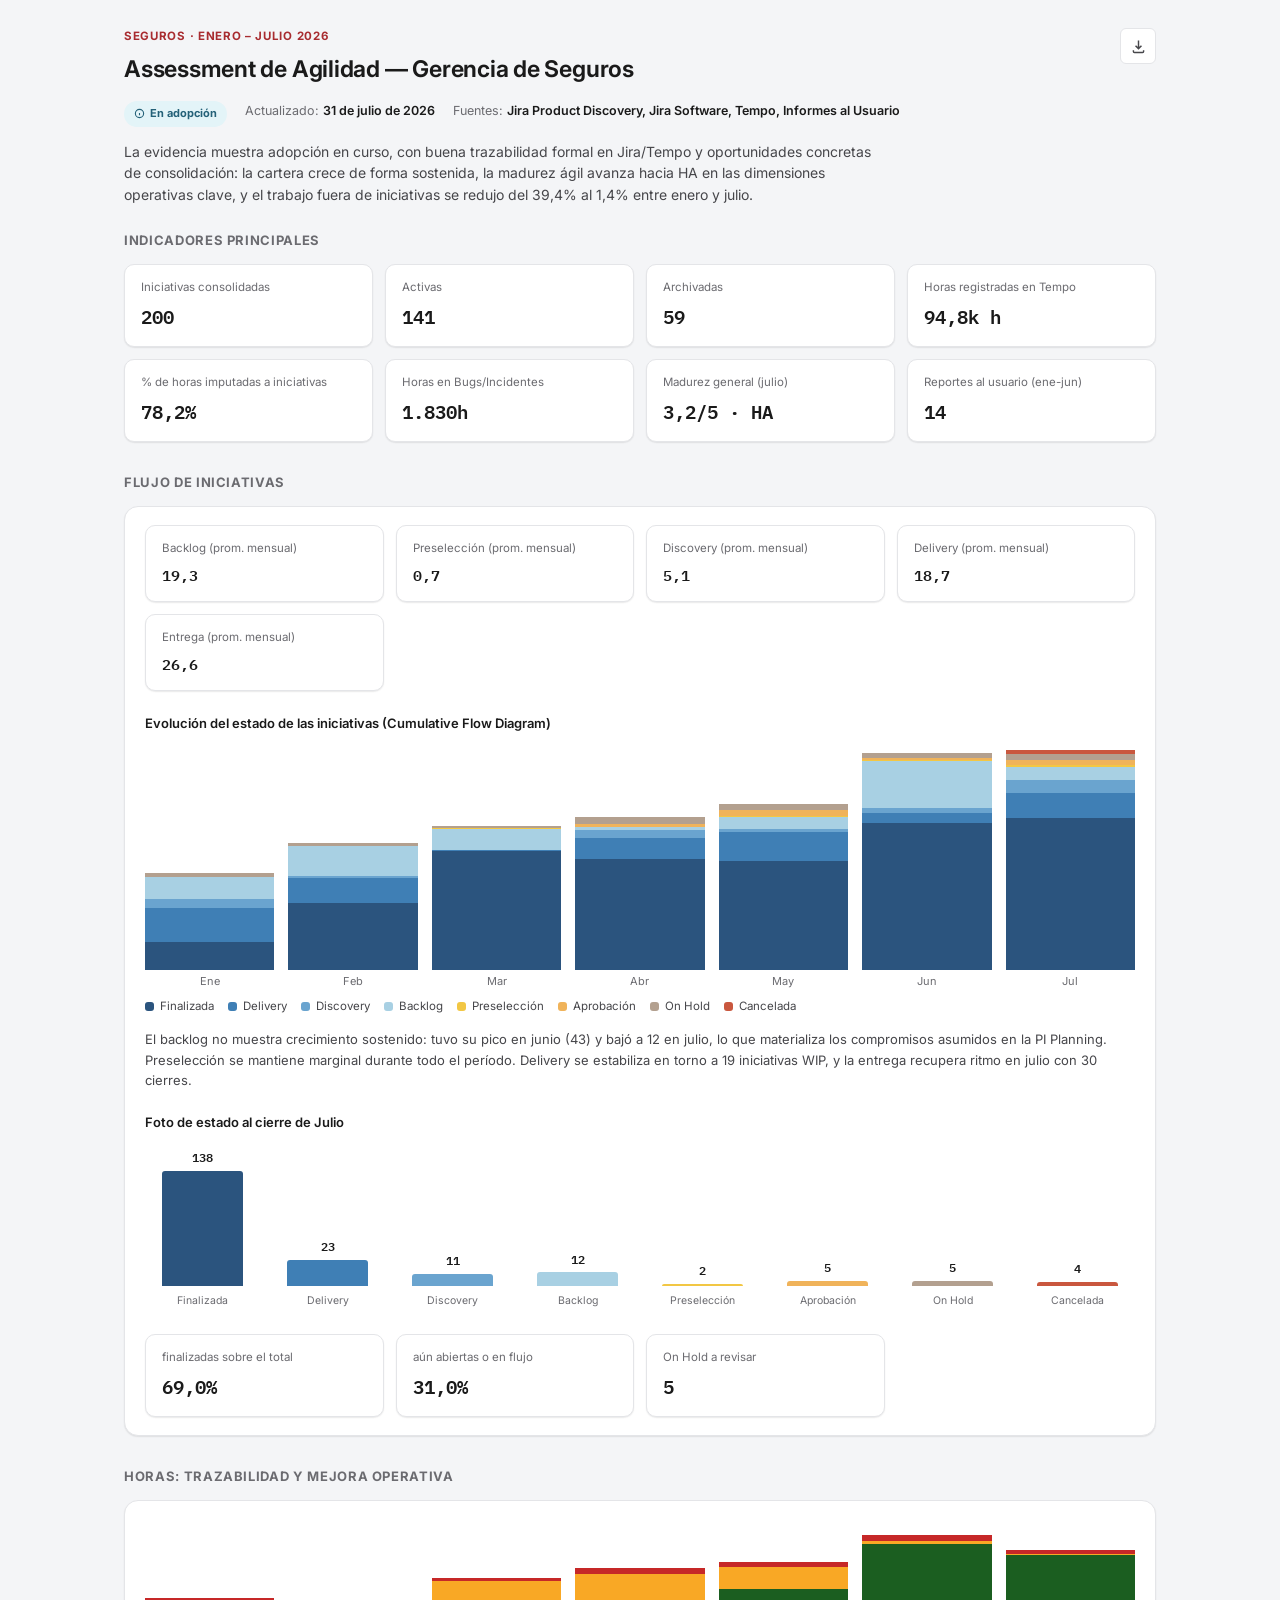
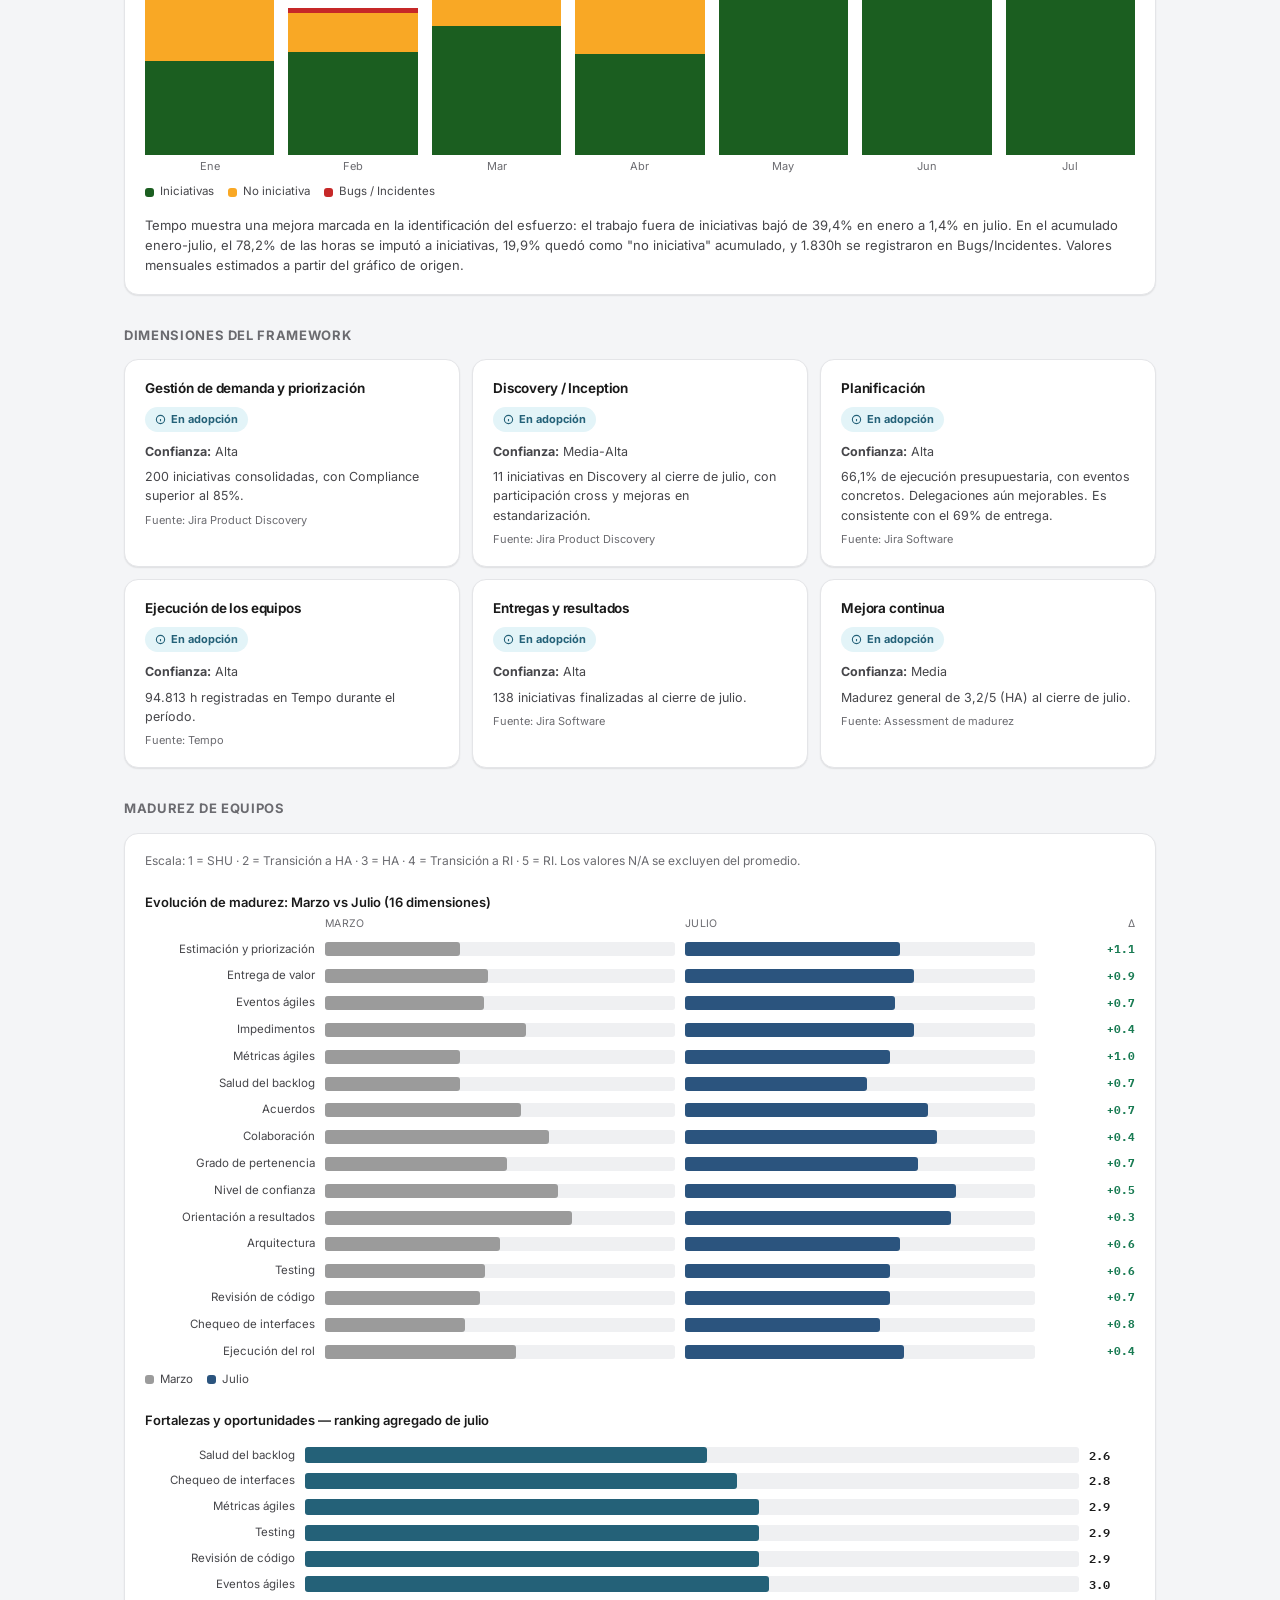
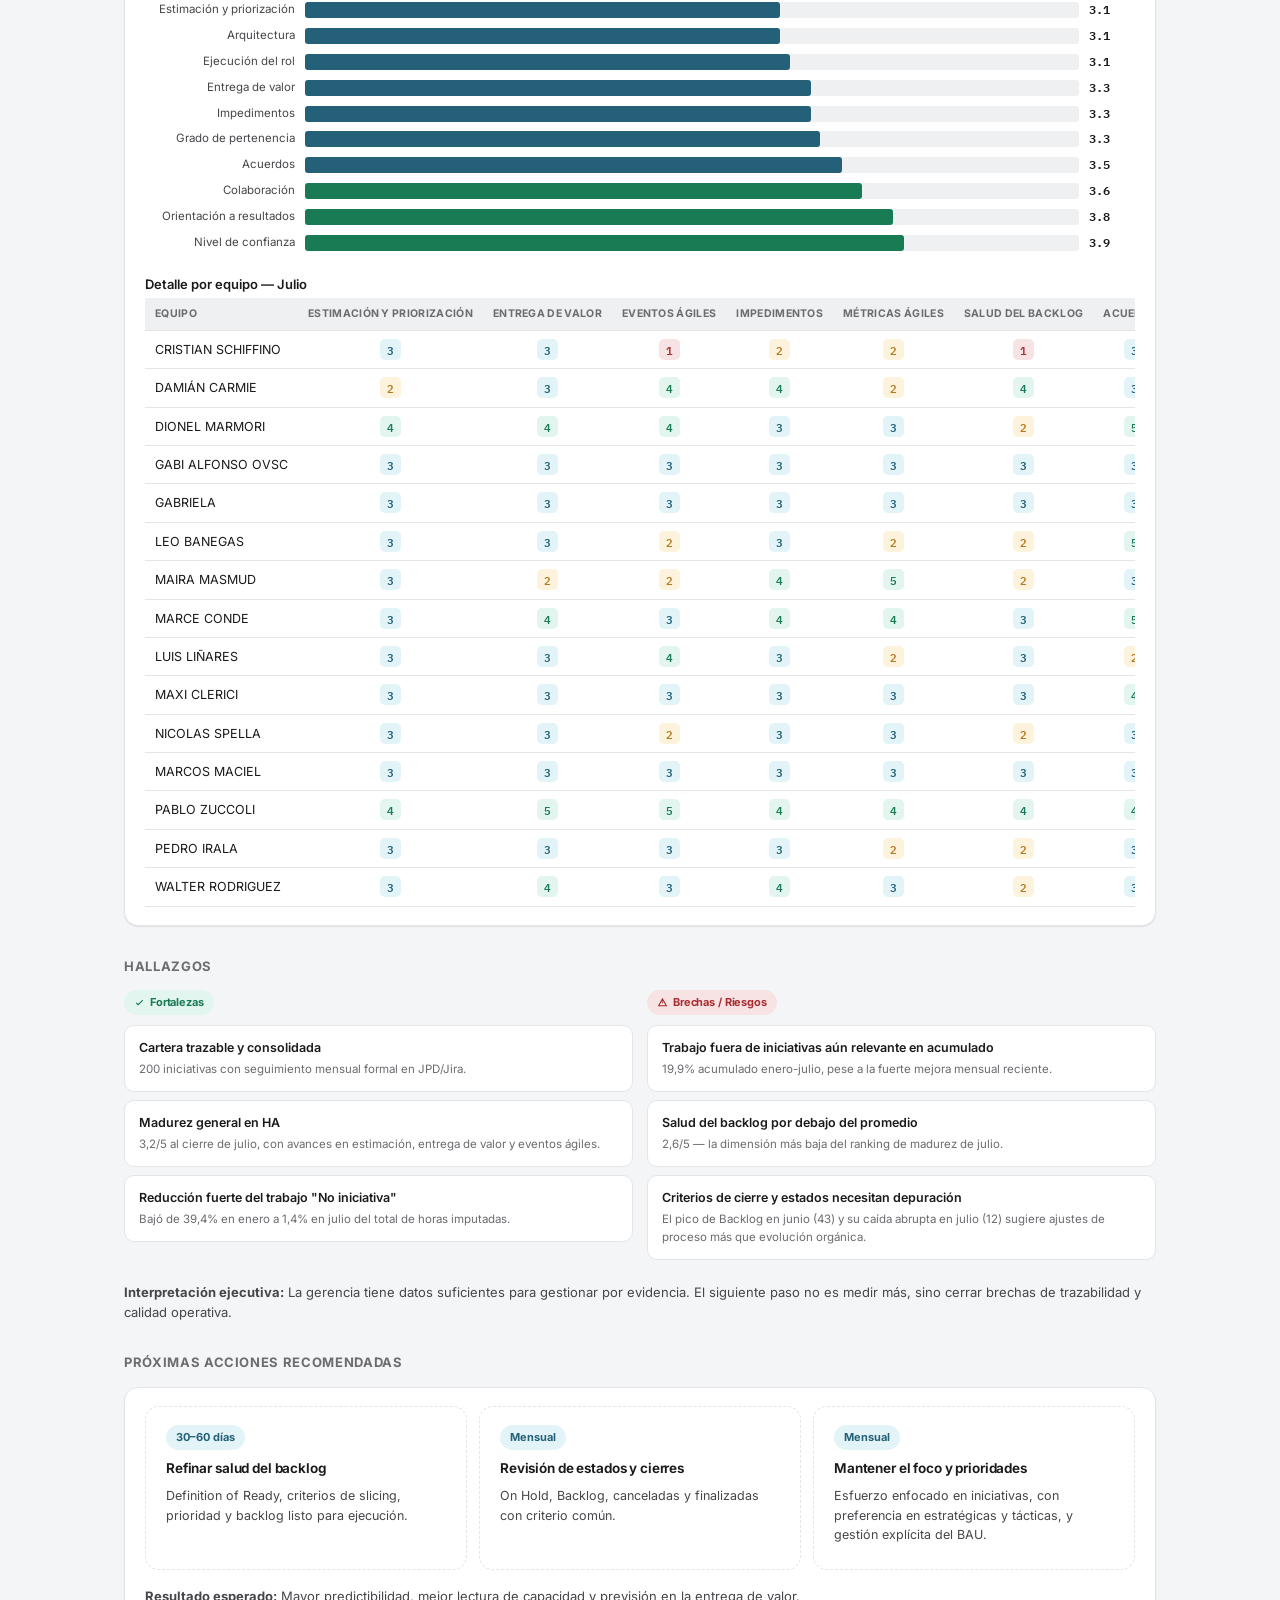
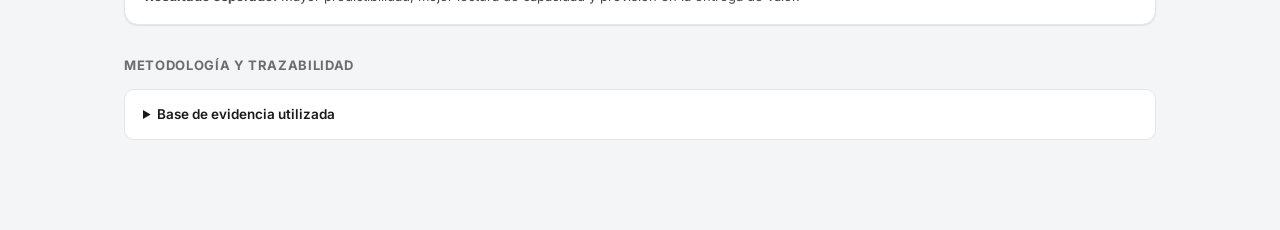
==== commit 61777035: "Corrección" ====
--- a/informes/assessment-seguros-2026.html
+++ b/informes/assessment-seguros-2026.html
@@ -468,7 +468,7 @@
     "analisis": "Tempo muestra una mejora marcada en la identificación del esfuerzo: el trabajo fuera de iniciativas bajó de 39,4% en enero a 1,4% en julio. En el acumulado enero-julio, el 78,2% de las horas se imputó a iniciativas, 19,9% quedó como \"no iniciativa\" acumulado, y 1.830h se registraron en Bugs/Incidentes. Valores mensuales estimados a partir del gráfico de origen.",
     "colores": {
       "iniciativas": "#1B5E20",
-      "nolniciativa": "#F9A825",
+      "noiniciativa": "#F9A825",
       "bugs": "#C62828"
     },
     "meses": [
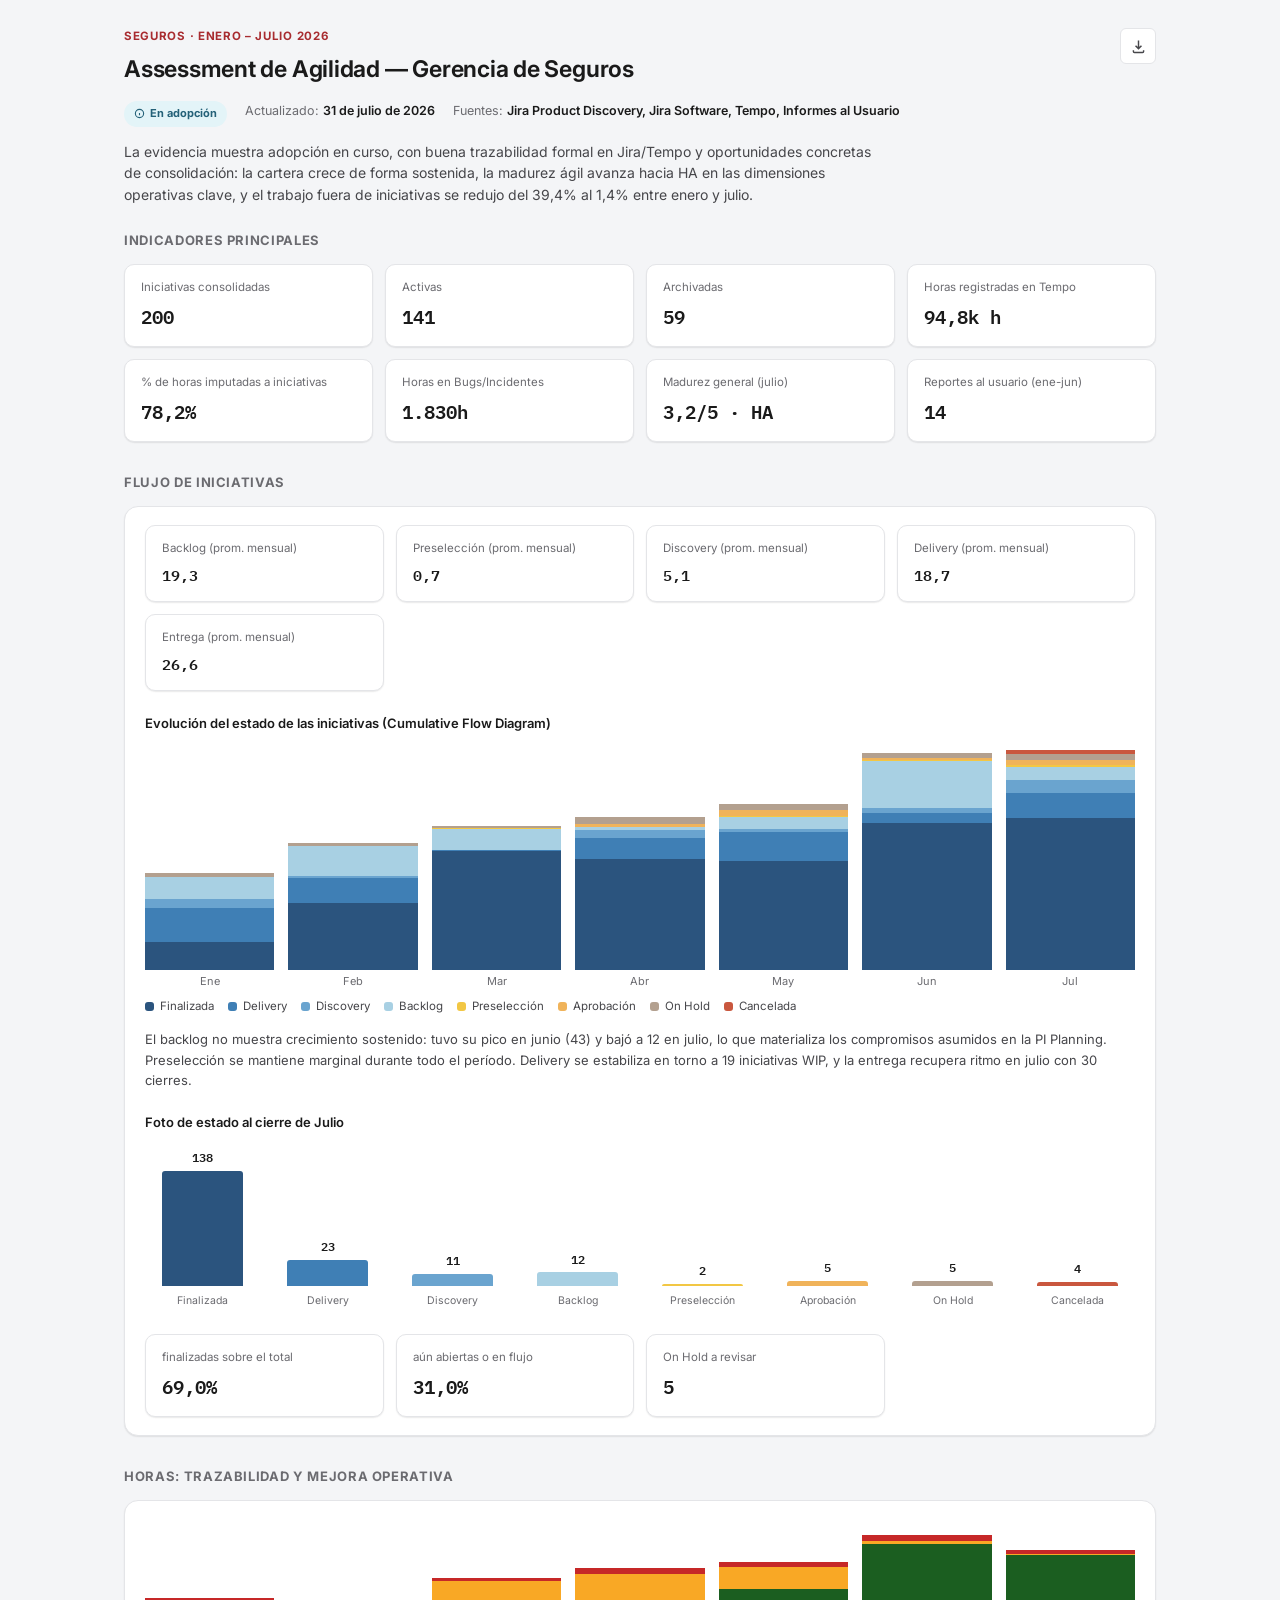
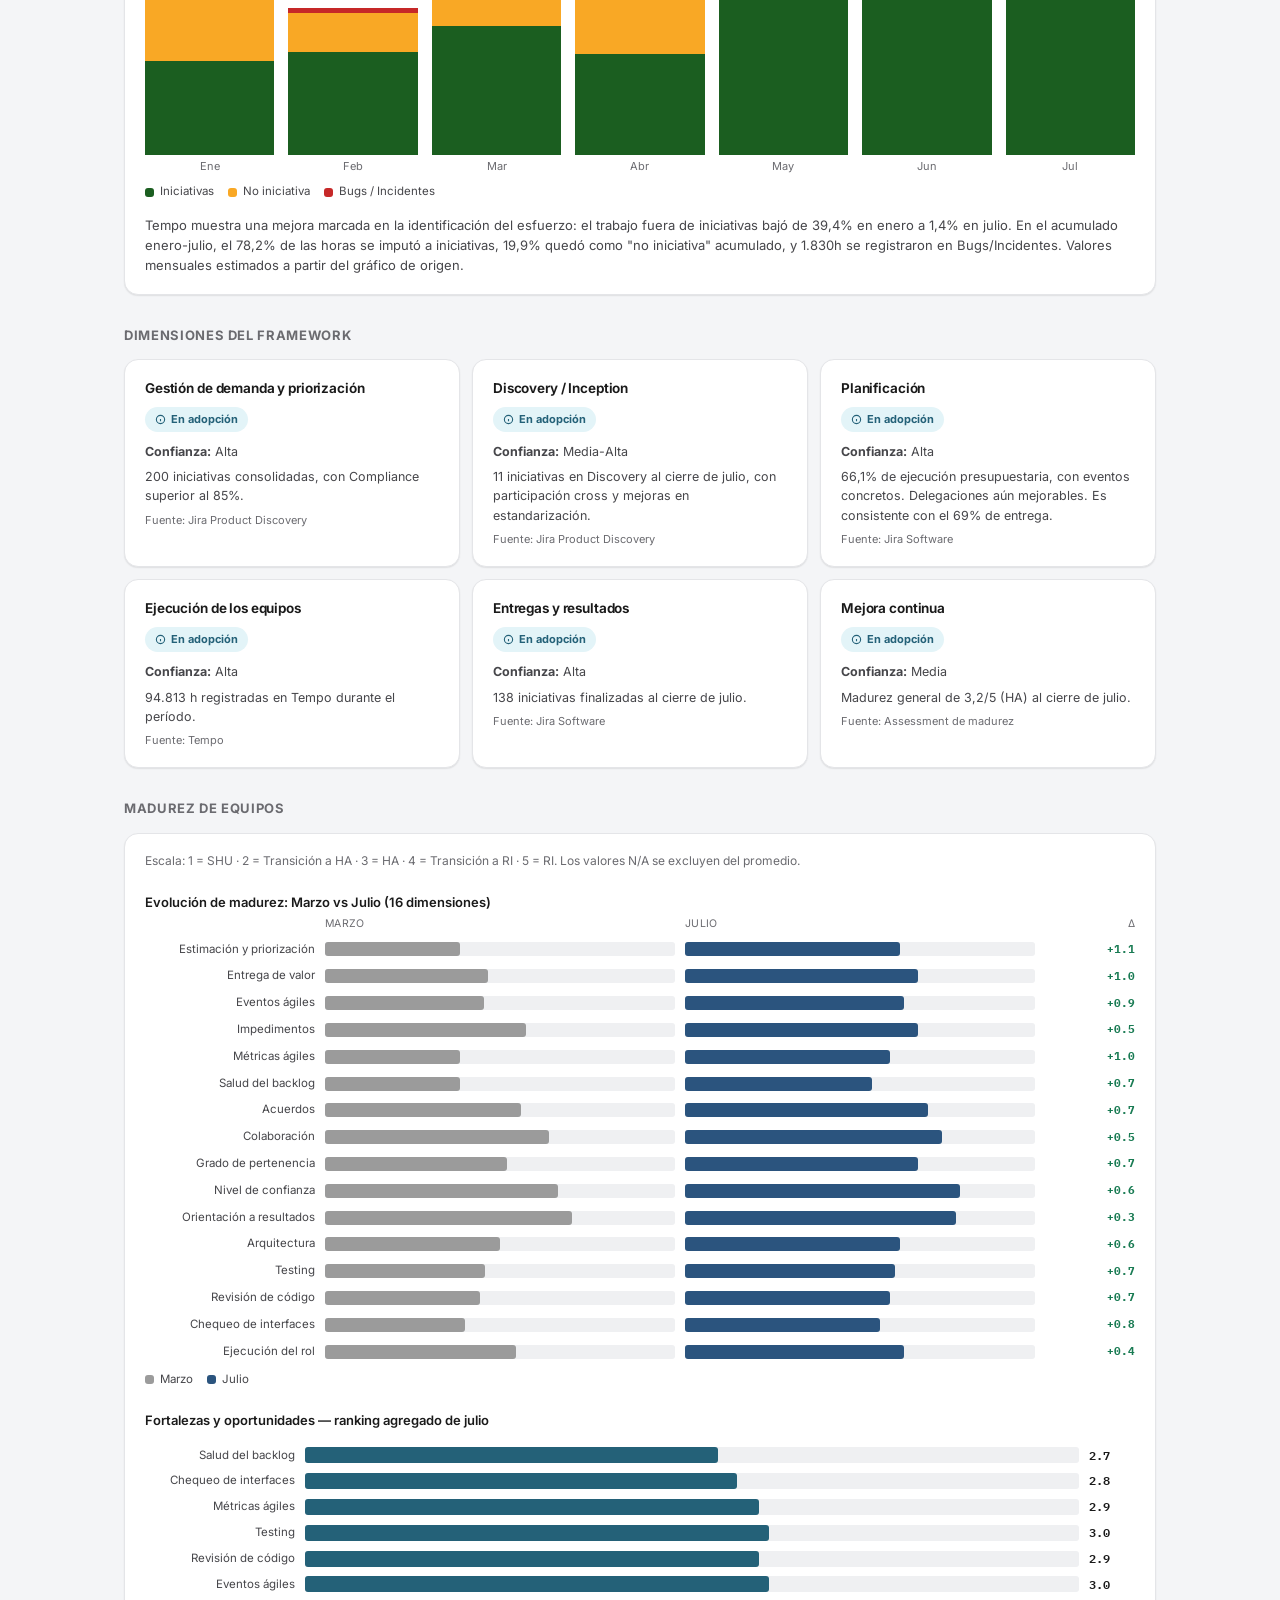
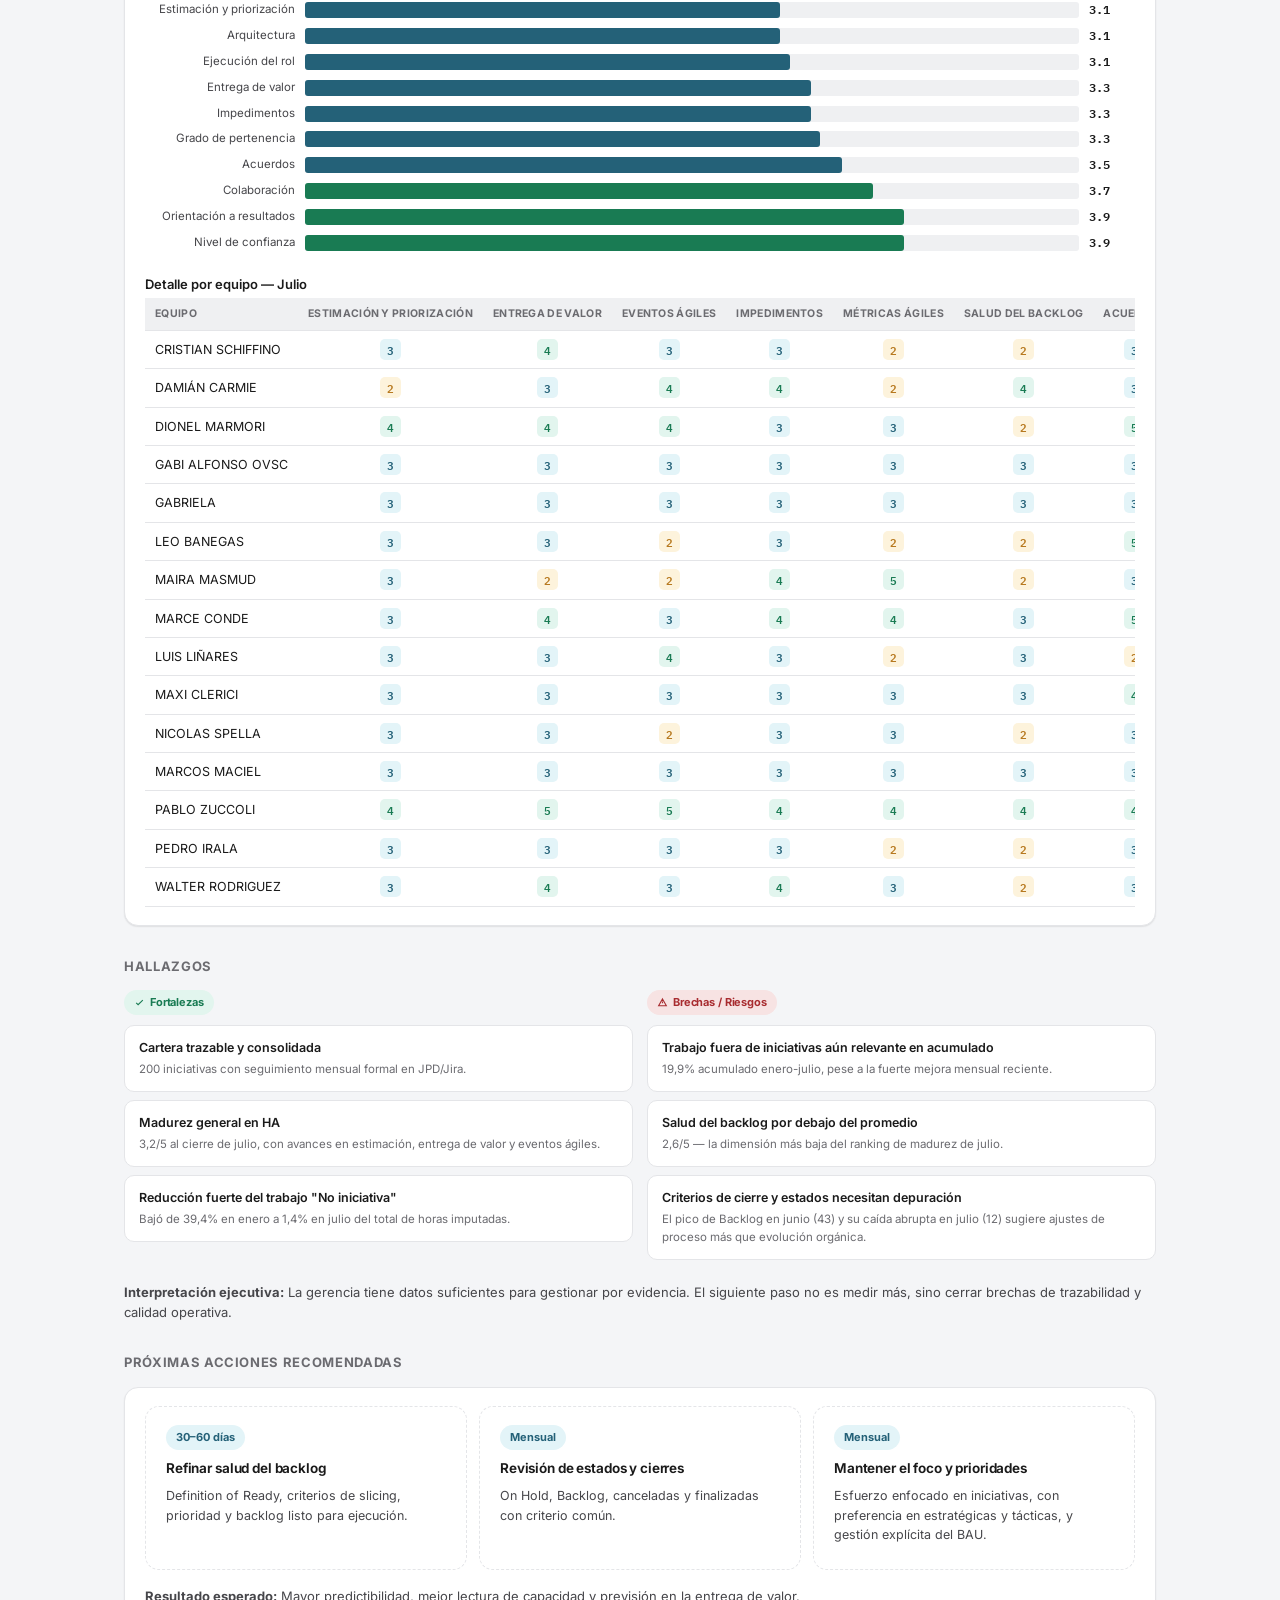
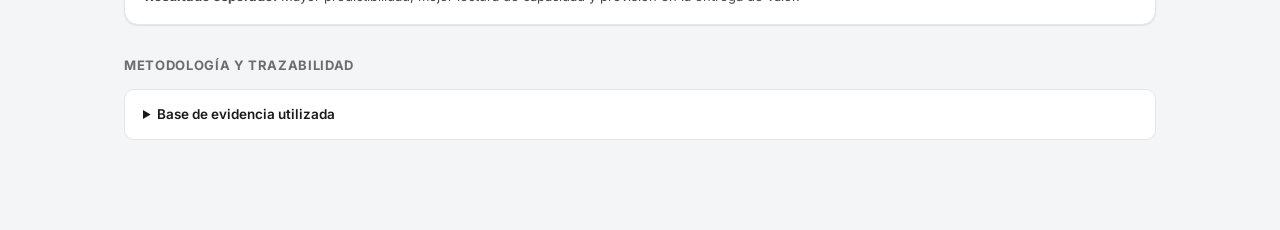
==== commit c1089519: "Actualización Assessment Cristian Schiffino" ====
--- a/informes/assessment-seguros-2026.html
+++ b/informes/assessment-seguros-2026.html
@@ -525,17 +525,17 @@
     {
       "label": "Entrega de valor",
       "a": 2.33,
-      "b": 3.27
+      "b": 3.33
     },
     {
       "label": "Eventos ágiles",
       "a": 2.27,
-      "b": 3.0
+      "b": 3.13
     },
     {
       "label": "Impedimentos",
       "a": 2.87,
-      "b": 3.27
+      "b": 3.33
     },
     {
       "label": "Métricas ágiles",
@@ -545,7 +545,7 @@
     {
       "label": "Salud del backlog",
       "a": 1.93,
-      "b": 2.6
+      "b": 2.67
     },
     {
       "label": "Acuerdos",
@@ -555,7 +555,7 @@
     {
       "label": "Colaboración",
       "a": 3.2,
-      "b": 3.6
+      "b": 3.67
     },
     {
       "label": "Grado de pertenencia",
@@ -565,12 +565,12 @@
     {
       "label": "Nivel de confianza",
       "a": 3.33,
-      "b": 3.87
+      "b": 3.93
     },
     {
       "label": "Orientación a resultados",
       "a": 3.53,
-      "b": 3.8
+      "b": 3.87
     },
     {
       "label": "Arquitectura",
@@ -580,7 +580,7 @@
     {
       "label": "Testing",
       "a": 2.29,
-      "b": 2.93
+      "b": 3.00
     },
     {
       "label": "Revisión de código",
@@ -601,7 +601,7 @@
   "madurezRanking": [
     {
       "label": "Salud del backlog",
-      "value": 2.6
+      "value": 2.67
     },
     {
       "label": "Chequeo de interfaces",
@@ -613,7 +613,7 @@
     },
     {
       "label": "Testing",
-      "value": 2.93
+      "value": 3.00
     },
     {
       "label": "Revisión de código",
@@ -653,11 +653,11 @@
     },
     {
       "label": "Colaboración",
-      "value": 3.6
+      "value": 3.67
     },
     {
       "label": "Orientación a resultados",
-      "value": 3.8
+      "value": 3.87
     },
     {
       "label": "Nivel de confianza",
@@ -694,18 +694,18 @@
       "equipo": "CRISTIAN SCHIFFINO",
       "valores": [
         3.0,
-        3.0,
-        1.0,
-        2.0,
-        2.0,
-        1.0,
-        3.0,
-        3.0,
-        3.0,
-        2.0,
-        3.0,
-        3.0,
-        2.0,
+        4.0,
+        3.0,
+        3.0,
+        2.0,
+        2.0,
+        3.0,
+        4.0,
+        3.0,
+        3.0,
+        4.0,
+        3.0,
+        3.0,
         3.0,
         3.0,
         3.0
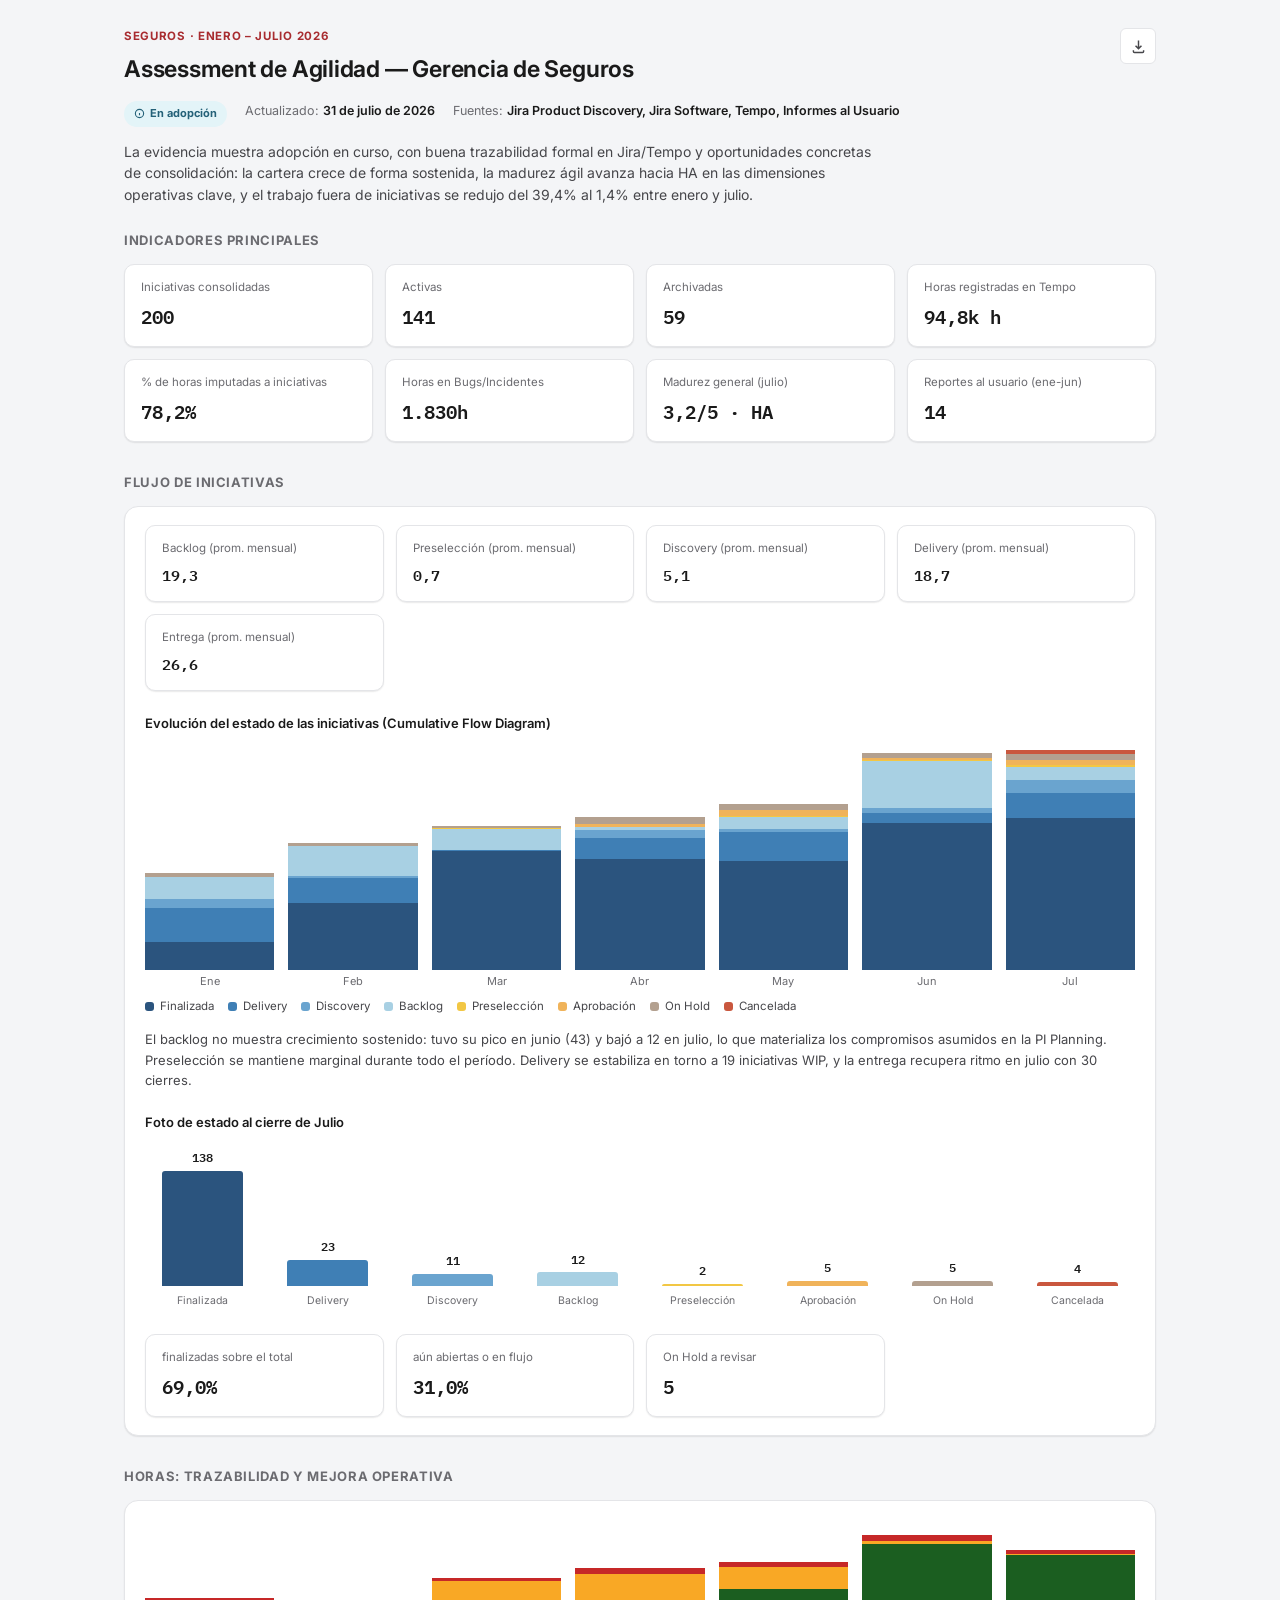
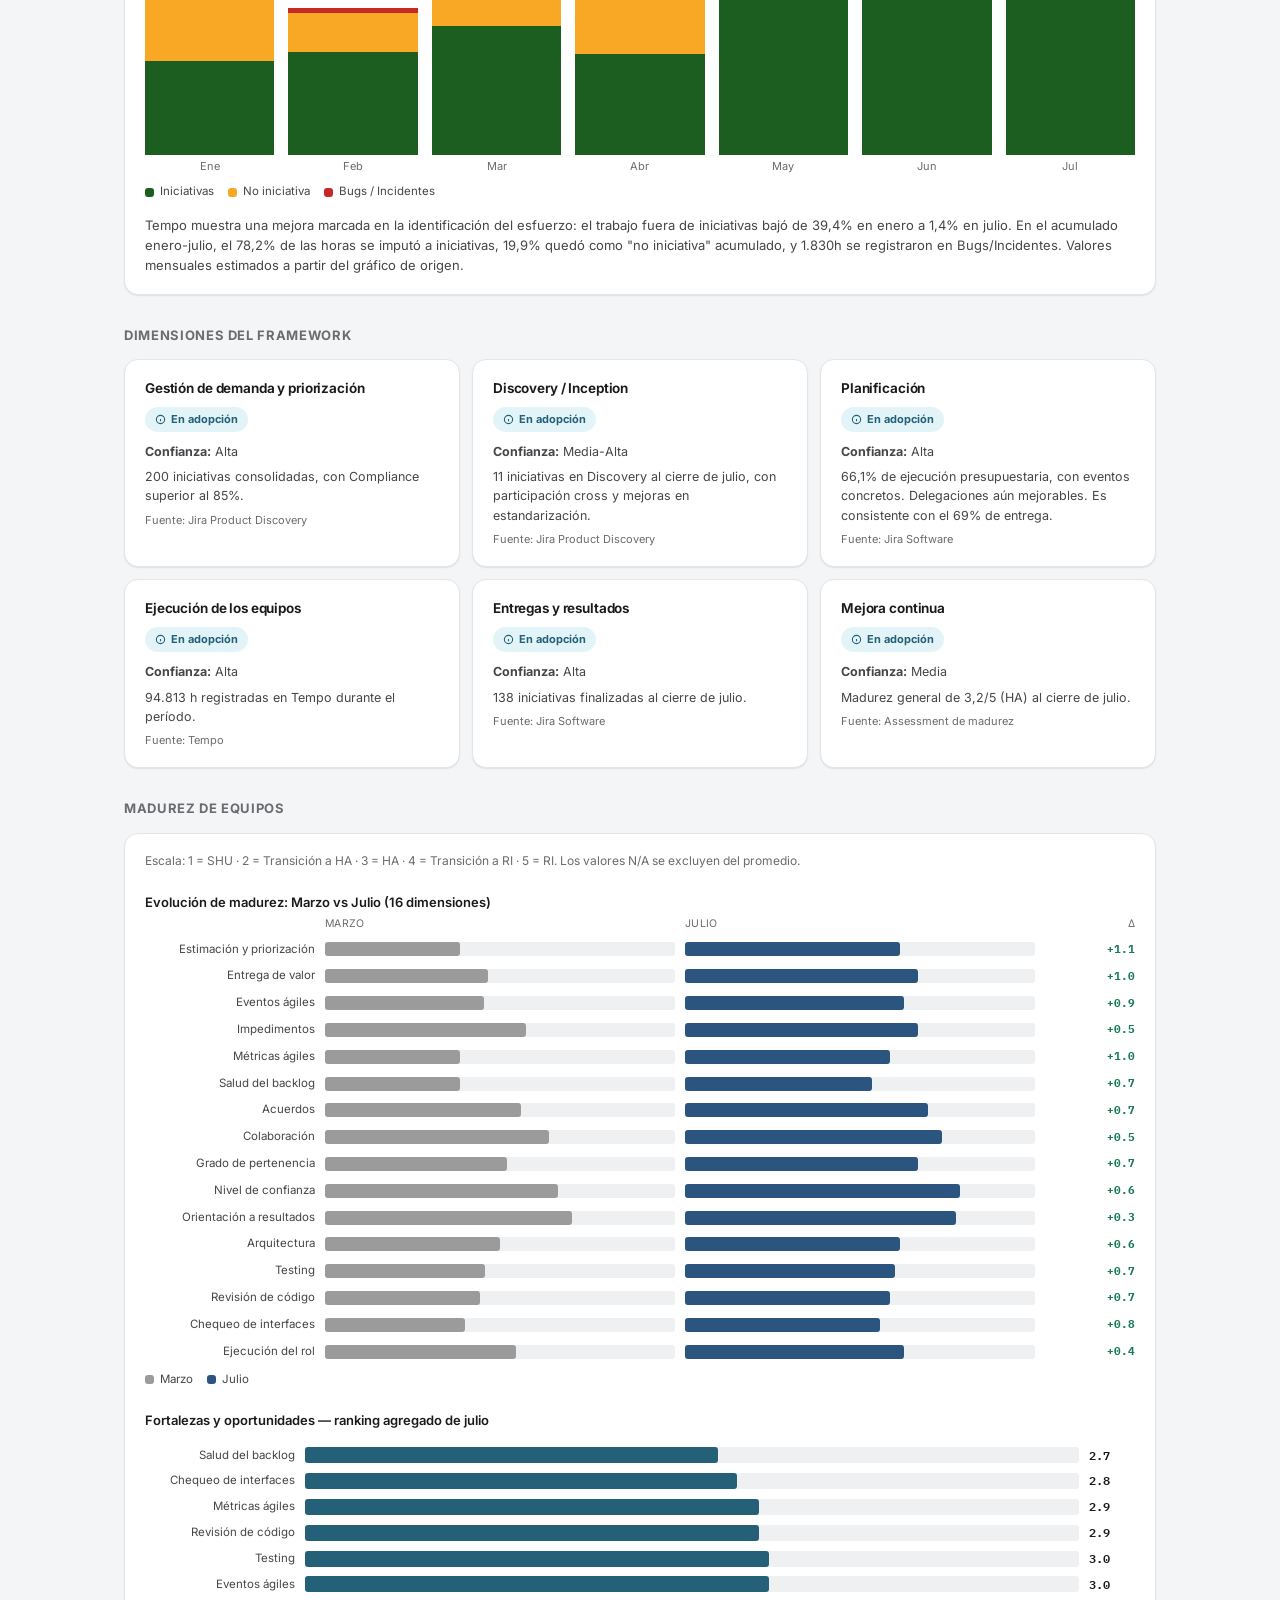
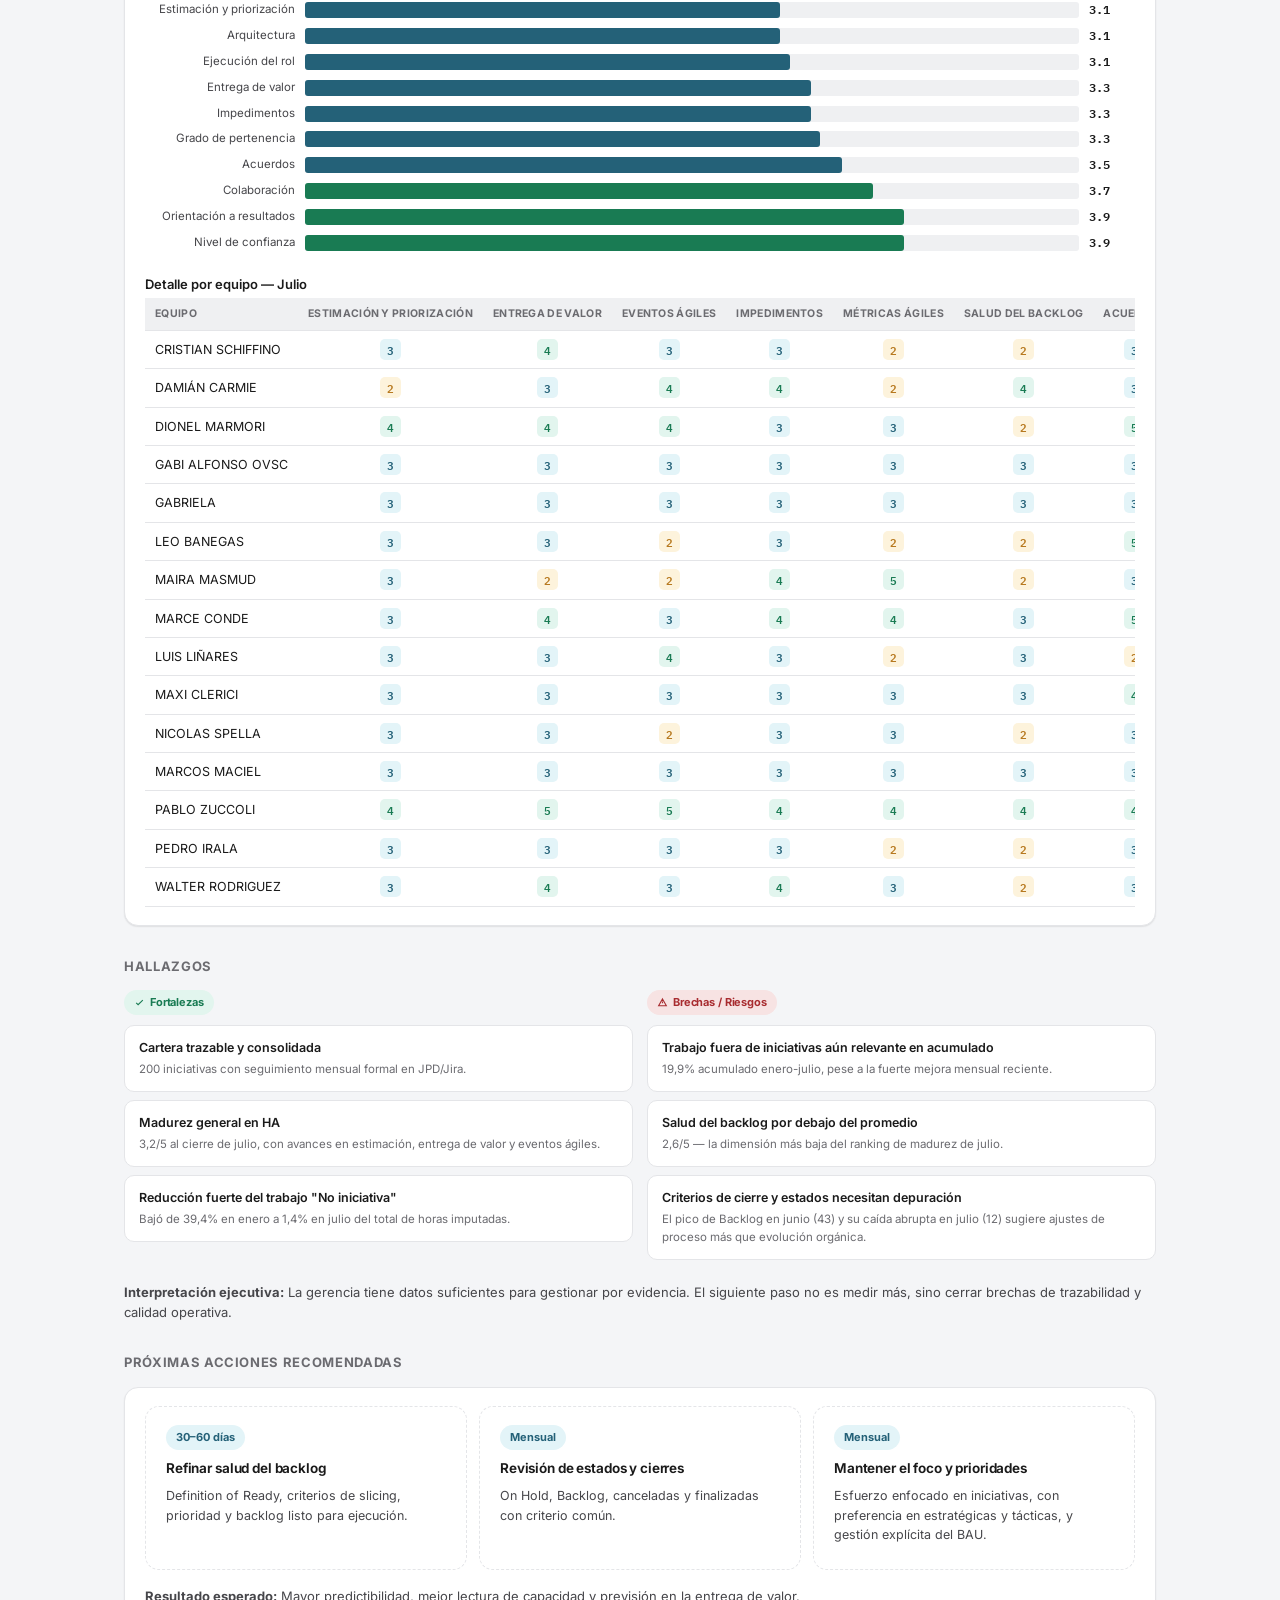
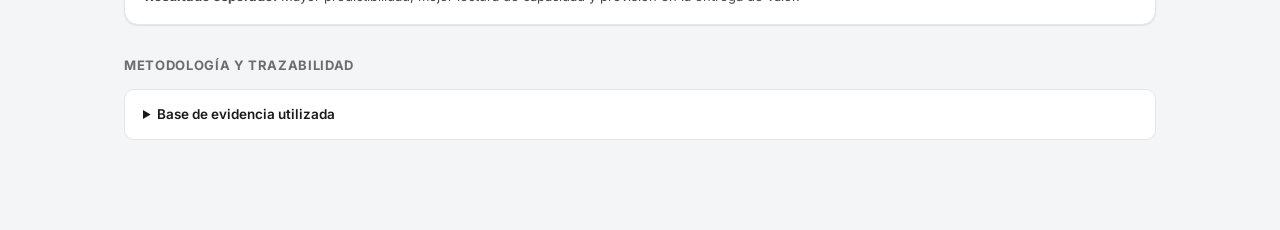
==== commit 4d746bd3: "Actualización" ====
--- a/informes/assessment-seguros-2026.html
+++ b/informes/assessment-seguros-2026.html
@@ -1368,7 +1368,7 @@
   card.appendChild(el(`<div class="chart-subtitle">Fortalezas y oportunidades — ranking agregado de julio</div>`));
   const hrankList = el(`<div class="hrank-list"></div>`);
   const maxRank = 5; // escala fija 0-5
-  DATA.madurezRanking.forEach(r => {
+  [...DATA.madurezRanking].sort((a, b) => a.value - b.value).forEach(r => {
     const pct = (r.value / maxRank) * 100;
     const c = nivelColor(r.value);
     hrankList.appendChild(el(`
